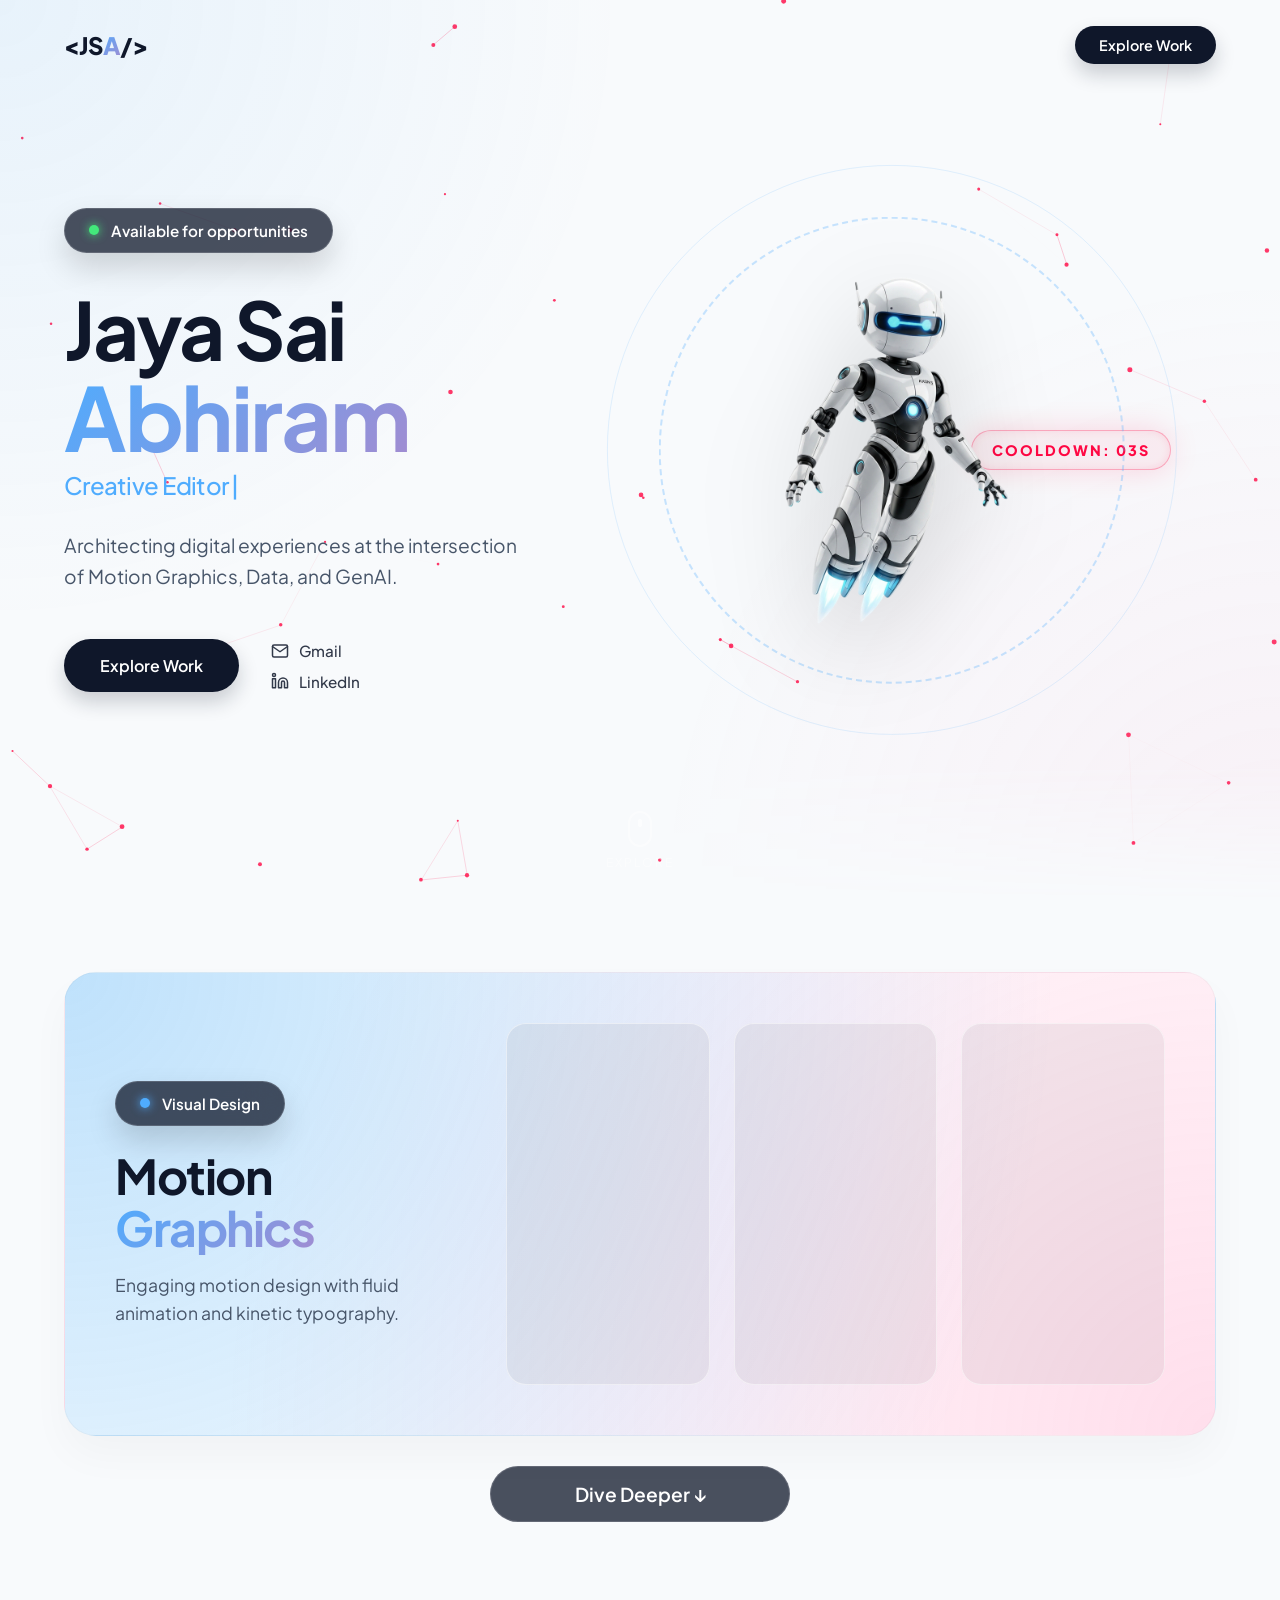
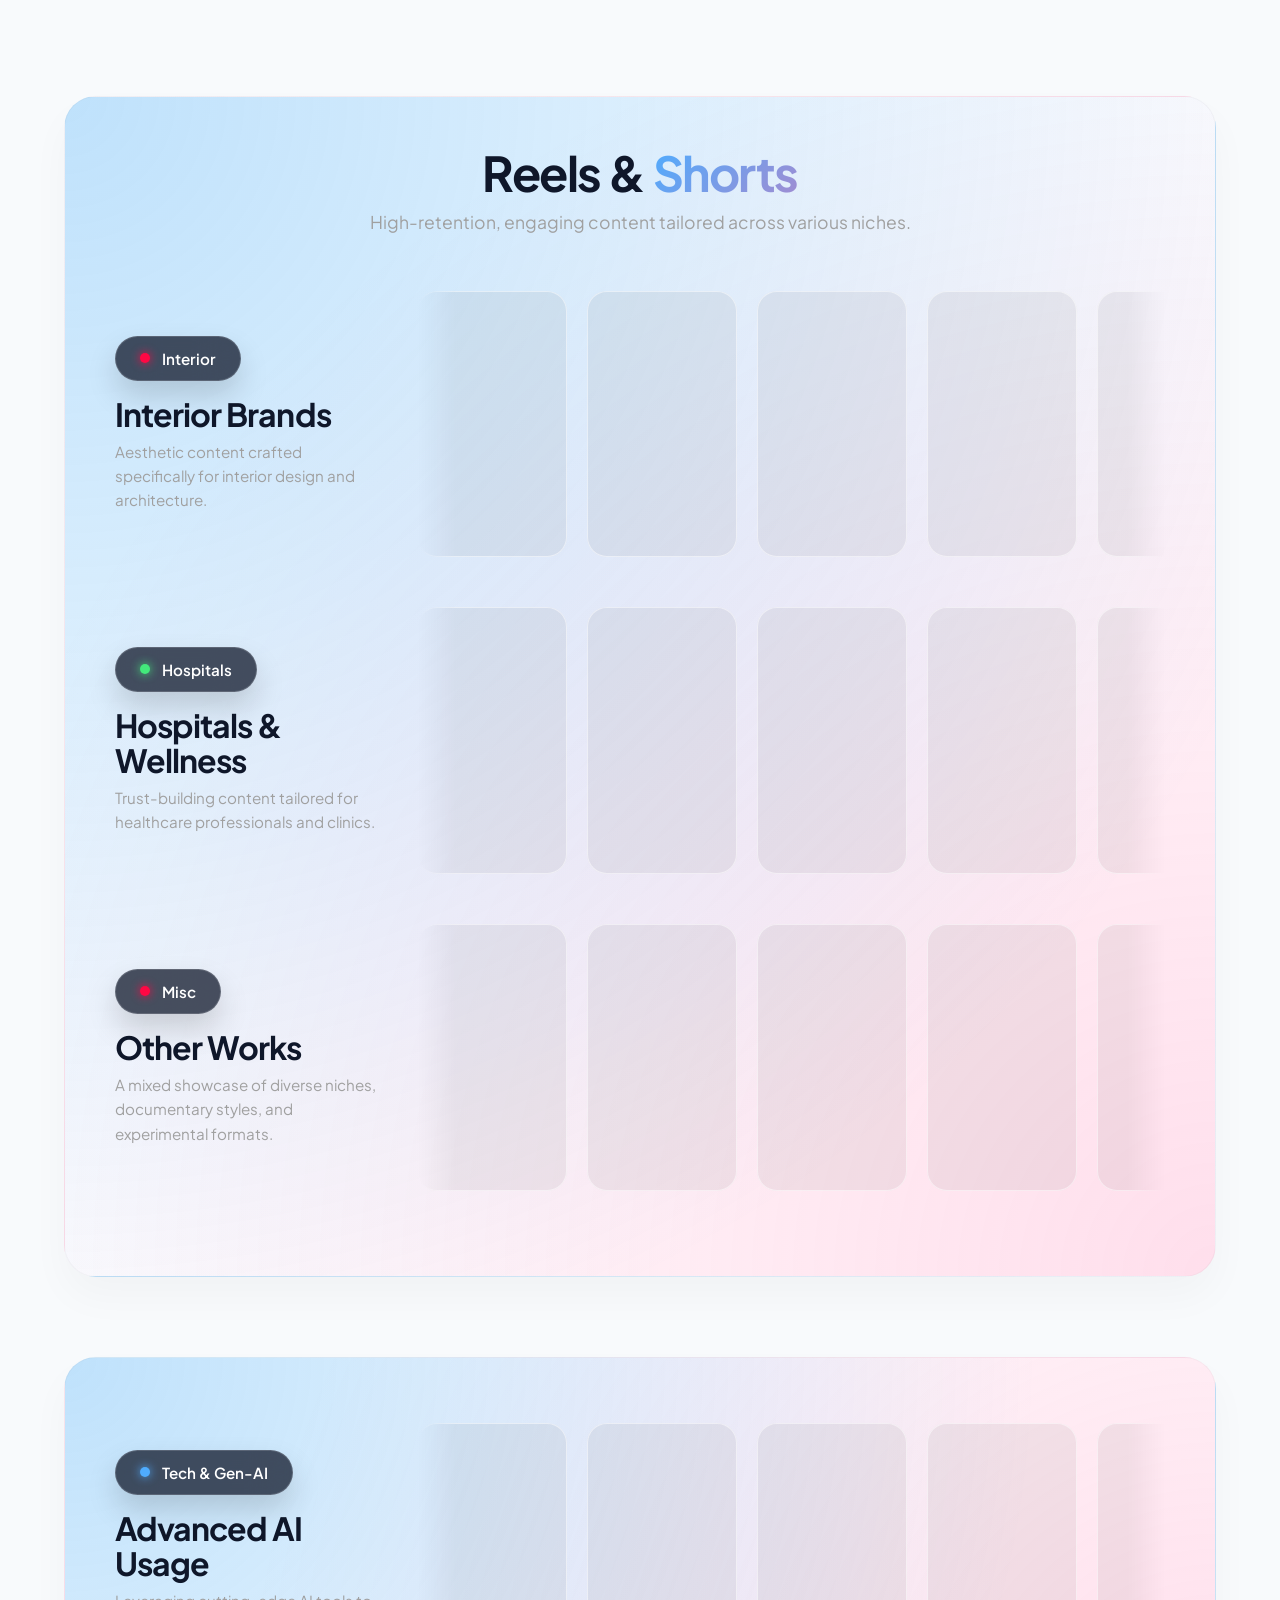
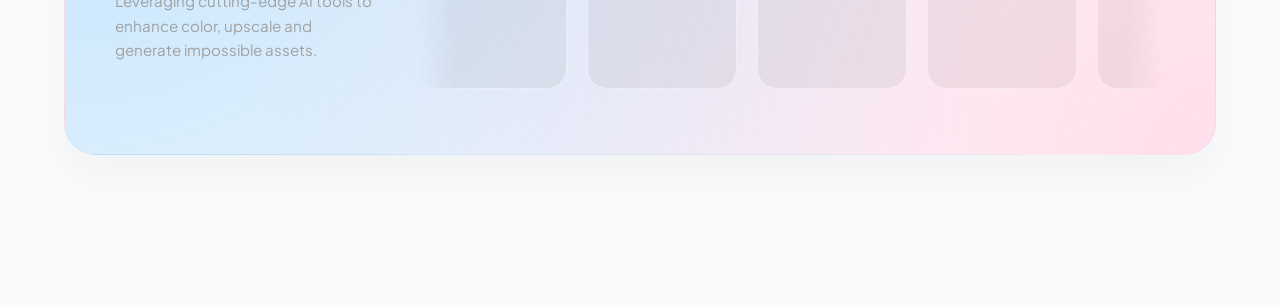
==== index.html @ cb1003a8 "Relocate Dive Deeper & Add Drag-to-Scroll" ====
<!DOCTYPE html>
<html lang="en">
<head>
  <meta charset="UTF-8" />
  <meta name="viewport" content="width=device-width, initial-scale=1.0"/>
  <title>Abhiram | Award-Winning Portfolio</title>
  <link rel="stylesheet" href="css/style.css">
</head>
<body>

  <!-- NAVBAR -->
  <nav>
    <div class="nav-brand">&lt;JS<span class="text-gradient">A</span>/&gt;</div>
    <a href="#motion-graphics" class="btn-primary" style="padding: 10px 24px; font-size: 0.9rem;">Explore Work</a>
  </nav>

  <!-- 3D HERO SECTION WITH FLOATING PILLS -->
  <!-- Note: We use .hero-scroll-container for JS targeting, and .hero-section for layout -->
  <section class="hero-section hero-scroll-container">
    <!-- Seamless Gradient Background for Hero -->
    <div class="hero-gradient-bg"></div>
    
    <!-- Interactive Universe Particle Canvas -->
    <canvas id="particle-canvas" class="particle-bg"></canvas>

    <!-- Text Content -->
    <div class="hero-content reveal-up" style="position: relative;">
      
      <div class="dark-pill" style="margin-bottom: 2rem;">
        <div class="glow-dot dot-green"></div>
        Available for opportunities
      </div>
      
      <h1>Jaya Sai<br><span class="text-gradient" style="font-size: 1.1em; line-height: 1;">Abhiram</span></h1>
      <h3 style="color: #4facfe; font-weight: 500; margin-bottom: 2rem;">Creative Editor |</h3>
      
      <p style="max-width: 80%; font-size: 1.2rem; margin-bottom: 3rem;">
        Architecting digital experiences at the intersection of Motion Graphics, Data, and GenAI.
      </p>
      
      <div style="display: flex; align-items: center; gap: 2rem;">
        <a href="#motion-graphics" class="btn-primary">Explore Work</a>
        <div style="display: flex; flex-direction: column; gap: 0.7rem; opacity: 0.85;">
          <a href="https://mail.google.com/mail/u/0/?fs=1&to=jammuabhiram@gmail.com&tf=cm" target="_blank" class="hero-contact-link">
            <svg width="18" height="18" viewBox="0 0 24 24" fill="none" stroke="currentColor" stroke-width="2" stroke-linecap="round" stroke-linejoin="round"><path d="M4 4h16c1.1 0 2 .9 2 2v12c0 1.1-.9 2-2 2H4c-1.1 0-2-.9-2-2V6c0-1.1.9-2 2-2z"></path><polyline points="22,6 12,13 2,6"></polyline></svg>
            Gmail
          </a>
          <a href="https://www.linkedin.com/in/jayasaiabhiram/" target="_blank" class="hero-contact-link">
            <svg width="18" height="18" viewBox="0 0 24 24" fill="none" stroke="currentColor" stroke-width="2" stroke-linecap="round" stroke-linejoin="round"><path d="M16 8a6 6 0 0 1 6 6v7h-4v-7a2 2 0 0 0-2-2 2 2 0 0 0-2 2v7h-4v-7a6 6 0 0 1 6-6z"></path><rect x="2" y="9" width="4" height="12"></rect><circle cx="4" cy="4" r="2"></circle></svg>
            LinkedIn
          </a>
        </div>
      </div>
    </div>
    
    <div class="hero-canvas-wrapper reveal-up" style="transition-delay: 0.3s; position: relative; display: flex; align-items: center; justify-content: center; transform: translateX(50px);">
      <!-- Creative Tech Rings behind the canvas -->
      <div class="creative-ring cr-1 orbs-active">
        <!-- Revolving Glowy Balls perfectly aligned to the dashed orbit -->
        <div class="glowy-ball-wrapper gb-w-1">
          <div class="glowy-ball gb-1">
            <div class="logo-container lc-1" title="ChatGPT">
              <img src="https://api.iconify.design/simple-icons/openai.svg?color=black" width="28" height="28" alt="OpenAI" />
            </div>
          </div>
        </div>
        <div class="glowy-ball-wrapper gb-w-2">
          <div class="glowy-ball gb-2">
            <div class="logo-container lc-2" title="Midjourney">
              <img src="https://api.iconify.design/bxl/midjourney.svg?color=black" width="28" height="28" alt="Midjourney" />
            </div>
          </div>
        </div>
        <div class="glowy-ball-wrapper gb-w-3">
          <div class="glowy-ball gb-3">
            <div class="logo-container lc-3" title="Claude">
              <img src="https://api.iconify.design/simple-icons/anthropic.svg?color=black" width="28" height="28" alt="Anthropic Claude" />
            </div>
          </div>
        </div>
        <div class="glowy-ball-wrapper gb-w-4">
          <div class="glowy-ball gb-4">
            <div class="logo-container lc-4" title="GitHub Copilot">
              <img src="https://api.iconify.design/simple-icons/githubcopilot.svg?color=black" width="28" height="28" alt="GitHub Copilot" />
            </div>
          </div>
        </div>
        <div class="glowy-ball-wrapper gb-w-5">
          <div class="glowy-ball gb-5">
            <div class="logo-container lc-5" title="Google Gemini">
              <img src="https://api.iconify.design/simple-icons/googlegemini.svg?color=black" width="28" height="28" alt="Google Gemini" />
            </div>
          </div>
        </div>
      </div>
      <div class="creative-ring cr-2"></div>
      
      <!-- The Floating 3D Robot -->
      <img id="hero-robot" src="assets/3d_robot_blue_nobg.png" alt="3D Robot" class="floating-robot" style="transition: filter 0.5s;">
      
      <!-- Cooldown Text -->
      <div id="cooldown-text" class="cooldown-hud">
        COOLDOWN: 03S
      </div>
    </div>
    
    <!-- Scroll Indicator -->
    <div class="scroll-indicator">
      <div class="mouse">
        <div class="wheel"></div>
      </div>
      <span>Explore</span>
    </div>
  </section>

  <!-- MOTION GRAPHICS -->
  <section class="section-wrapper reveal-up" id="motion-graphics">
    <div class="glass-panel split-row wide-right" style="margin-bottom:0;">
      <div class="col-layout">
        <div>
          <div class="dark-pill" style="margin-bottom: 1.5rem;">
            <div class="glow-dot dot-blue"></div>
            Visual Design
          </div>
          <h2>Motion <span class="text-gradient">Graphics</span></h2>
          <p>Engaging motion design with fluid animation and kinetic typography.</p>
        </div>
      </div>
      <div class="video-grid grid-3">
        <div class="video-container portrait hover-glow"><video data-src="assets/video10.mp4" muted playsinline loop></video><button class="volume-btn">🔇</button></div>
        <div class="video-container portrait hover-glow"><video data-src="assets/video2.mp4" muted playsinline loop></video><button class="volume-btn">🔇</button></div>
        <div class="video-container portrait hover-glow"><video data-src="assets/video3.mp4" muted playsinline loop></video><button class="volume-btn">🔇</button></div>
      </div>
    </div>
    
    <button id="diveDeeperBtn" class="dive-deeper-btn">Dive Deeper ↓</button>

    <!-- DIVE DEEPER EXPANDABLE PANEL -->
    <div id="diveDeeperPanel" class="dive-deeper-panel">
      <div class="split-row">
        <!-- AE -->
        <div class="glass-panel col-layout" style="justify-content: flex-start;">
          <div>
            <h2 style="font-size: 2.2rem;">After Effects</h2>
            <p>Emotion-driven storytelling with smooth cinematic transitions and rhythm-based flow.</p>
          </div>
          <div class="mini-carousel" style="margin-top: auto;">
            <div class="video-container landscape no-scale"><video data-src="assets/video1.mp4" muted playsinline loop></video><button class="volume-btn">🔇</button></div>
            <div class="video-container landscape no-scale"><video data-src="assets/video15.mp4" muted playsinline loop></video><button class="volume-btn">🔇</button></div>
          </div>
        </div>
        <!-- Talking Head -->
        <div class="glass-panel col-layout" style="justify-content: flex-start;">
          <div>
            <h2 style="font-size: 2.2rem;">Talking Head</h2>
            <p>Clean, engaging edits with dynamic pacing for informational content.</p>
          </div>
          <div class="mini-carousel" style="margin-top: auto;">
            <div class="video-container landscape no-scale"><video data-src="assets/video7.mp4" muted playsinline loop></video><button class="volume-btn">🔇</button></div>
            <div class="video-container landscape no-scale"><video data-src="assets/video8.mp4" muted playsinline loop></video><button class="volume-btn">🔇</button></div>
          </div>
        </div>
      </div>
    </div>
  </section>

  <!-- CATEGORY ROWS -->
  <section class="section-wrapper reveal-up">
    <!-- UNIFIED REELS & SHORTS PANEL -->
    <div class="glass-panel focus-group-deep" style="margin-bottom: 80px;">
      <div style="text-align: center; margin-bottom: 40px;">
        <h2 style="font-size: 3rem; margin-bottom: 0.5rem;">Reels & <span class="text-gradient">Shorts</span></h2>
        <p style="color: #a0a0a0; font-size: 1.1rem;">High-retention, engaging content tailored across various niches.</p>
      </div>

      <!-- Interior Brands -->
      <div class="category-row">
        <div class="category-text">
          <div class="dark-pill" style="margin-bottom: 1rem;"><div class="glow-dot dot-red"></div>Interior</div>
          <h2 style="font-size: 2rem; margin-bottom: 0.5rem;">Interior Brands</h2>
          <p style="color: #a0a0a0; font-size: 0.95rem;">Aesthetic content crafted specifically for interior design and architecture.</p>
        </div>
        <div class="marquee-container">
          <div class="marquee-track">
            <!-- Interior Brands (1st half - 6 items) -->
            <div class="video-container portrait hover-glow"><video data-src="assets/maqaw%20colors_28_2.mp4" class="hover-play" muted playsinline loop></video><button class="volume-btn">🔇</button></div>
            <div class="video-container portrait hover-glow"><video data-src="assets/maqaw%20colors_28_4.mp4" class="hover-play" muted playsinline loop></video><button class="volume-btn">🔇</button></div>
            <div class="video-container portrait hover-glow"><video data-src="assets/scroll2.mp4" class="hover-play" muted playsinline loop></video><button class="volume-btn">🔇</button></div>
            <div class="video-container portrait hover-glow"><video data-src="assets/scroll5.mp4" class="hover-play" muted playsinline loop></video><button class="volume-btn">🔇</button></div>
            <div class="video-container portrait hover-glow"><video data-src="assets/maqaw%20colors_28_6.mp4" class="hover-play" muted playsinline loop></video><button class="volume-btn">🔇</button></div>
            <div class="video-container portrait hover-glow"><video data-src="assets/scroll8.mp4" class="hover-play" muted playsinline loop></video><button class="volume-btn">🔇</button></div>
            <!-- 2nd half (duplicated for continuous marquee) -->
            <div class="video-container portrait hover-glow"><video data-src="assets/maqaw%20colors_28_2.mp4" class="hover-play" muted playsinline loop></video><button class="volume-btn">🔇</button></div>
            <div class="video-container portrait hover-glow"><video data-src="assets/maqaw%20colors_28_4.mp4" class="hover-play" muted playsinline loop></video><button class="volume-btn">🔇</button></div>
            <div class="video-container portrait hover-glow"><video data-src="assets/scroll2.mp4" class="hover-play" muted playsinline loop></video><button class="volume-btn">🔇</button></div>
            <div class="video-container portrait hover-glow"><video data-src="assets/scroll5.mp4" class="hover-play" muted playsinline loop></video><button class="volume-btn">🔇</button></div>
            <div class="video-container portrait hover-glow"><video data-src="assets/maqaw%20colors_28_6.mp4" class="hover-play" muted playsinline loop></video><button class="volume-btn">🔇</button></div>
            <div class="video-container portrait hover-glow"><video data-src="assets/scroll8.mp4" class="hover-play" muted playsinline loop></video><button class="volume-btn">🔇</button></div>
          </div>
        </div>
      </div>

      <!-- Hospitals & Wellness -->
      <div class="category-row">
        <div class="category-text">
          <div class="dark-pill" style="margin-bottom: 1rem;"><div class="glow-dot dot-green"></div>Hospitals</div>
          <h2 style="font-size: 2rem; margin-bottom: 0.5rem;">Hospitals & Wellness</h2>
          <p style="color: #a0a0a0; font-size: 0.95rem;">Trust-building content tailored for healthcare professionals and clinics.</p>
        </div>
        <div class="marquee-container">
          <div class="marquee-track" style="animation-direction: reverse;">
            <!-- Hospital and Wellness placeholders (1st half - 6 items) -->
            <div class="video-container portrait hover-glow"><video data-src="assets/dr%20shilpa%20mam%20ivf%20vs%20nromal%20.mp4" class="hover-play" muted playsinline loop></video><button class="volume-btn">🔇</button></div>
            <div class="video-container portrait hover-glow"><video data-src="assets/suhas%20sir%20may%20video-_1.mp4" class="hover-play" muted playsinline loop></video><button class="volume-btn">🔇</button></div>
            <div class="video-container portrait hover-glow"><video data-src="assets/sowmya%20mam%20may%20video-_2.mp4" class="hover-play" muted playsinline loop></video><button class="volume-btn">🔇</button></div>
            <div class="video-container portrait hover-glow"><video data-src="assets/swatwik%20sir%20-jun_1.mp4" class="hover-play" muted playsinline loop></video><button class="volume-btn">🔇</button></div>
            <div class="video-container portrait hover-glow"><video data-src="assets/dr%20shilpa%20mam%20pgt%20video%20.mp4" class="hover-play" muted playsinline loop></video><button class="volume-btn">🔇</button></div>
            <div class="video-container portrait hover-glow"><video data-src="assets/prathyusha%20mam%20jun.mp4" class="hover-play" muted playsinline loop></video><button class="volume-btn">🔇</button></div>
            <!-- 2nd half (duplicated for continuous marquee) -->
            <div class="video-container portrait hover-glow"><video data-src="assets/dr%20shilpa%20mam%20ivf%20vs%20nromal%20.mp4" class="hover-play" muted playsinline loop></video><button class="volume-btn">🔇</button></div>
            <div class="video-container portrait hover-glow"><video data-src="assets/suhas%20sir%20may%20video-_1.mp4" class="hover-play" muted playsinline loop></video><button class="volume-btn">🔇</button></div>
            <div class="video-container portrait hover-glow"><video data-src="assets/sowmya%20mam%20may%20video-_2.mp4" class="hover-play" muted playsinline loop></video><button class="volume-btn">🔇</button></div>
            <div class="video-container portrait hover-glow"><video data-src="assets/swatwik%20sir%20-jun_1.mp4" class="hover-play" muted playsinline loop></video><button class="volume-btn">🔇</button></div>
            <div class="video-container portrait hover-glow"><video data-src="assets/dr%20shilpa%20mam%20pgt%20video%20.mp4" class="hover-play" muted playsinline loop></video><button class="volume-btn">🔇</button></div>
            <div class="video-container portrait hover-glow"><video data-src="assets/prathyusha%20mam%20jun.mp4" class="hover-play" muted playsinline loop></video><button class="volume-btn">🔇</button></div>
          </div>
        </div>
      </div>

      <!-- Other Works -->
      <div class="category-row">
        <div class="category-text">
          <div class="dark-pill" style="margin-bottom: 1rem;"><div class="glow-dot dot-red"></div>Misc</div>
          <h2 style="font-size: 2rem; margin-bottom: 0.5rem;">Other Works</h2>
          <p style="color: #a0a0a0; font-size: 0.95rem;">A mixed showcase of diverse niches, documentary styles, and experimental formats.</p>
        </div>
        <div class="marquee-container">
          <div class="marquee-track">
            <div class="video-container portrait hover-glow"><video data-src="assets/video9.mp4" class="hover-play" muted playsinline loop></video><button class="volume-btn">🔇</button></div>
            <div class="video-container portrait hover-glow"><video data-src="assets/video11.mp4" class="hover-play" muted playsinline loop></video><button class="volume-btn">🔇</button></div>
            <div class="video-container portrait hover-glow"><video data-src="assets/video12.mp4" class="hover-play" muted playsinline loop></video><button class="volume-btn">🔇</button></div>
            <div class="video-container portrait hover-glow"><video data-src="assets/video13.mp4" class="hover-play" muted playsinline loop></video><button class="volume-btn">🔇</button></div>
            <div class="video-container portrait hover-glow"><video data-src="assets/video9.mp4" class="hover-play" muted playsinline loop></video><button class="volume-btn">🔇</button></div>
            <div class="video-container portrait hover-glow"><video data-src="assets/video11.mp4" class="hover-play" muted playsinline loop></video><button class="volume-btn">🔇</button></div>
            <div class="video-container portrait hover-glow"><video data-src="assets/video12.mp4" class="hover-play" muted playsinline loop></video><button class="volume-btn">🔇</button></div>
            <div class="video-container portrait hover-glow"><video data-src="assets/video13.mp4" class="hover-play" muted playsinline loop></video><button class="volume-btn">🔇</button></div>
          </div>
        </div>
      </div>
    </div>

    <!-- Advanced AI Usage -->
    <div class="glass-panel focus-group-deep category-row" style="margin-bottom: 80px;">
      <div class="category-text">
        <div class="dark-pill" style="margin-bottom: 1rem;"><div class="glow-dot dot-blue"></div>Tech & Gen-AI</div>
        <h2 style="font-size: 2rem; margin-bottom: 0.5rem;">Advanced AI Usage</h2>
        <p style="color: #a0a0a0; font-size: 0.95rem;">Leveraging cutting-edge AI tools to enhance color, upscale and generate impossible assets.</p>
      </div>
      <div class="marquee-container">
        <div class="marquee-track">
          <div class="video-container portrait hover-glow"><video data-src="assets/scroll11.mp4" class="hover-play" muted playsinline loop></video><button class="volume-btn">🔇</button></div>
          <div class="video-container portrait hover-glow"><video data-src="assets/scroll12.mp4" class="hover-play" muted playsinline loop></video><button class="volume-btn">🔇</button></div>
          <div class="video-container portrait hover-glow"><video data-src="assets/scroll13.mp4" class="hover-play" muted playsinline loop></video><button class="volume-btn">🔇</button></div>
          <div class="video-container portrait hover-glow"><video data-src="assets/scroll14.mp4" class="hover-play" muted playsinline loop></video><button class="volume-btn">🔇</button></div>
          <div class="video-container portrait hover-glow"><video data-src="assets/scroll11.mp4" class="hover-play" muted playsinline loop></video><button class="volume-btn">🔇</button></div>
          <div class="video-container portrait hover-glow"><video data-src="assets/scroll12.mp4" class="hover-play" muted playsinline loop></video><button class="volume-btn">🔇</button></div>
          <div class="video-container portrait hover-glow"><video data-src="assets/scroll13.mp4" class="hover-play" muted playsinline loop></video><button class="volume-btn">🔇</button></div>
          <div class="video-container portrait hover-glow"><video data-src="assets/scroll14.mp4" class="hover-play" muted playsinline loop></video><button class="volume-btn">🔇</button></div>
        </div>
      </div>
    </div>

  </section>

  <script src="js/main.js"></script>
</body>
</html>
---- css/style.css ----
@import url('https://fonts.googleapis.com/css2?family=Plus+Jakarta+Sans:wght@300;400;500;600;700;800&display=swap');

:root {
  --bg-color: #f8fafc;
  --text-main: #0f172a;
  --text-muted: #475569;
  --nav-height: 90px;
  
  /* Cloud Glass */
  --glass-bg: rgba(255, 255, 255, 0.65);
  --glass-border: rgba(255, 255, 255, 0.8);
  --glass-shadow: 0 20px 40px rgba(0, 0, 0, 0.06);
  
  /* Dark Glass (for accent pills) */
  --dark-glass-bg: rgba(15, 23, 42, 0.75);
  --dark-glass-border: rgba(255, 255, 255, 0.15);
  --dark-glass-shadow: 0 15px 30px rgba(0, 0, 0, 0.15);
}

* {
  margin: 0;
  padding: 0;
  box-sizing: border-box;
}

html, body {
  background-color: var(--bg-color);
  color: var(--text-main);
  font-family: 'Plus Jakarta Sans', sans-serif;
  overflow-x: hidden;
  scroll-behavior: smooth;
}


/* --- TYPOGRAPHY --- */
h1, h2, h3 {
  font-weight: 700;
  line-height: 1.1;
  letter-spacing: -0.03em;
}

h1 { font-size: 5rem; margin-bottom: 0.5rem; }
h2 { font-size: 3rem; margin-bottom: 1rem; }
h3 { font-size: 1.5rem; margin-bottom: 0.5rem; }
p { font-size: 1.1rem; line-height: 1.6; color: var(--text-muted); font-weight: 400; }

.text-gradient {
  background: linear-gradient(135deg, #4facfe 0%, #a18cd1 100%);
  -webkit-background-clip: text;
  -webkit-text-fill-color: transparent;
  display: inline-block;
}

/* --- NAVBAR --- */
nav {
  position: fixed;
  top: 0; left: 0; width: 100%;
  height: var(--nav-height);
  display: flex;
  align-items: center;
  justify-content: space-between;
  padding: 0 5%;
  z-index: 1000;
  transition: all 0.4s cubic-bezier(0.16, 1, 0.3, 1);
}

nav.scrolled {
  background: var(--glass-bg);
  backdrop-filter: blur(24px);
  -webkit-backdrop-filter: blur(24px);
  border-bottom: 1px solid var(--glass-border);
}

.nav-brand {
  font-size: 1.5rem;
  font-weight: 800;
  letter-spacing: -1px;
}

.nav-brand span { color: #4facfe; }

/* --- DARK GLASS PILLS --- */
.dark-pill {
  display: inline-flex;
  align-items: center;
  gap: 12px;
  padding: 12px 24px;
  background: var(--dark-glass-bg);
  backdrop-filter: blur(20px);
  -webkit-backdrop-filter: blur(20px);
  border: 1px solid var(--dark-glass-border);
  border-radius: 100px;
  color: white;
  font-size: 0.95rem;
  font-weight: 600;
  box-shadow: var(--dark-glass-shadow);
  transition: transform 0.3s ease;
}

.dark-pill:hover { transform: translateY(-5px); }

.glow-dot {
  width: 10px; height: 10px;
  border-radius: 50%;
  box-shadow: 0 0 10px currentColor;
}

.dot-green { background: #43e97b; color: #43e97b; }
.dot-purple { background: #a18cd1; color: #a18cd1; }
.dot-blue { background: #4facfe; color: #4facfe; }
.dot-red { background: #ff0844; color: #ff0844; }

/* --- BUTTONS --- */
.btn-primary {
  display: inline-flex;
  align-items: center;
  justify-content: center;
  padding: 16px 36px;
  background: var(--text-main);
  color: white;
  border-radius: 100px;
  font-weight: 600;
  text-decoration: none;
  font-size: 1rem;
  transition: all 0.3s ease;
  box-shadow: 0 10px 20px rgba(15, 23, 42, 0.2);
}
.btn-primary:hover {
  transform: translateY(-3px);
  box-shadow: 0 15px 25px rgba(15, 23, 42, 0.3);
}

/* --- PANELS --- */
.glass-panel {
  background-color: #ffffff;
  background-image: 
    radial-gradient(circle at 0% 0%, rgba(42, 157, 244, 0.3) 0%, transparent 80%),
    radial-gradient(circle at 100% 100%, rgba(255, 126, 179, 0.25) 0%, transparent 80%);
  border: 1px solid rgba(0,0,0,0.03);
  border-radius: 32px;
  box-shadow: 0 20px 40px rgba(0, 0, 0, 0.03);
  padding: 50px;
  position: relative;
  overflow: hidden;
}

/* --- HERO SECTION --- */
.hero-gradient-bg {
  position: absolute;
  top: 0; left: 0;
  width: 100%; height: 100%;
  background-image: 
    radial-gradient(circle at top left, rgba(42, 157, 244, 0.08) 0%, transparent 40%),
    radial-gradient(circle at bottom right, rgba(255, 126, 179, 0.08) 0%, transparent 40%);
  z-index: 1;
  pointer-events: none;
  mask-image: linear-gradient(to bottom, black 85%, transparent 100%);
  -webkit-mask-image: linear-gradient(to bottom, black 85%, transparent 100%);
}

.particle-bg {
  position: absolute;
  top: 0; left: 0;
  width: 100%; height: 100%;
  z-index: 0;
  pointer-events: none;
}

.hero-section {
  position: relative;
  width: 100%;
  min-height: 100vh;
  display: flex;
  align-items: center;
  padding: calc(var(--nav-height) + 5vh) 5%;
}

.hero-content {
  width: 50%;
  position: relative;
  z-index: 2;
}

.hero-contact-link {
  color: var(--text-color);
  text-decoration: none;
  font-weight: 500;
  font-size: 0.95rem;
  display: flex;
  align-items: center;
  gap: 10px;
  transition: color 0.3s ease;
}
.hero-contact-link:hover {
  color: #4facfe;
}

.hero-canvas-wrapper {
  position: absolute;
  right: 5%;
  width: 45%;
  height: 100%;
  display: flex;
  align-items: center;
  justify-content: center;
  z-index: 2;
  transform: translateX(50px);
}

/* The new 3D Robot Image */
.floating-robot {
  width: 80%;
  max-width: 600px;
  object-fit: contain;
  filter: drop-shadow(0 30px 50px rgba(0,0,0,0.15));
  position: relative;
  z-index: 5;
  animation: robotFloat 6s ease-in-out infinite;
}

@keyframes robotFloat {
  0% { transform: translateY(0px); }
  50% { transform: translateY(-20px); }
  100% { transform: translateY(0px); }
}

/* Creative HUD Rings */
.creative-ring {
  position: absolute;
  top: 50%; left: 50%;
  transform: translate(-50%, -50%);
  border-radius: 50%;
  border: 1px dashed rgba(79, 172, 254, 0.3);
  z-index: 1;
  pointer-events: none;
}

.cr-1 {
  width: 90%; aspect-ratio: 1 / 1;
  border-width: 2px;
  animation: spinSlow 30s linear infinite;
  display: flex; align-items: center; justify-content: center;
}

.cr-2 {
  width: 110%; aspect-ratio: 1 / 1;
  border: 1px solid rgba(79, 172, 254, 0.15);
  animation: spinSlow 40s linear infinite reverse;
}

@keyframes spinSlow {
  0% { transform: translate(-50%, -50%) rotate(0deg); }
  100% { transform: translate(-50%, -50%) rotate(360deg); }
}

/* Revolving Glowy Balls */
.glowy-ball-wrapper {
  position: absolute;
  top: 0; left: 0;
  width: 100%; height: 100%;
}
.gb-w-1 { transform: rotate(0deg); }
.gb-w-2 { transform: rotate(72deg); }
.gb-w-3 { transform: rotate(144deg); }
.gb-w-4 { transform: rotate(216deg); }
.gb-w-5 { transform: rotate(288deg); }

.glowy-ball {
  position: absolute;
  left: 50%; margin-left: -24px; margin-top: -24px;
  width: 48px; height: 48px;
  border-radius: 50%;
  background: #ffffff; /* Brilliant white core */
  
  /* Start collapsed at center */
  top: 50%;
  transform: scale(0);
  transition: all 0.5s cubic-bezier(0.8, 0, 0.2, 1); /* Faster, snappy easing */
}

.orbs-active .glowy-ball {
  top: 0%;
  transform: scale(1);
}

.gb-1 { background: #ffffff; box-shadow: 0 0 30px #4facfe, 0 0 60px #0ea5e9, 0 0 120px #0284c7, 0 0 200px #4facfe; }
.gb-2 { background: #ffffff; box-shadow: 0 0 30px #a18cd1, 0 0 60px #9333ea, 0 0 120px #7e22ce, 0 0 200px #a18cd1; }
.gb-3 { background: #ffffff; box-shadow: 0 0 30px #43e97b, 0 0 60px #22c55e, 0 0 120px #16a34a, 0 0 200px #43e97b; }
.gb-4 { background: #ffffff; box-shadow: 0 0 30px #ff0844, 0 0 60px #e11d48, 0 0 120px #be123c, 0 0 200px #ff0844; }
.gb-5 { background: #ffffff; box-shadow: 0 0 30px #ffb8d8, 0 0 60px #ec4899, 0 0 120px #db2777, 0 0 200px #ffb8d8; }

.logo-container {
  width: 100%; height: 100%;
  display: flex; align-items: center; justify-content: center;
}
@keyframes counterSpin1 { 0% { transform: rotate(0deg); } 100% { transform: rotate(-360deg); } }
@keyframes counterSpin2 { 0% { transform: rotate(-72deg); } 100% { transform: rotate(-432deg); } }
@keyframes counterSpin3 { 0% { transform: rotate(-144deg); } 100% { transform: rotate(-504deg); } }
@keyframes counterSpin4 { 0% { transform: rotate(-216deg); } 100% { transform: rotate(-576deg); } }
@keyframes counterSpin5 { 0% { transform: rotate(-288deg); } 100% { transform: rotate(-648deg); } }
.lc-1 { animation: counterSpin1 30s linear infinite; }
.lc-2 { animation: counterSpin2 30s linear infinite; }
.lc-3 { animation: counterSpin3 30s linear infinite; }
.lc-4 { animation: counterSpin4 30s linear infinite; }
.lc-5 { animation: counterSpin5 30s linear infinite; }

/* Premium HUD Cooldown */
.cooldown-hud {
  position: absolute;
  right: -20px; /* Bring it inwards to prevent horizontal scroll */
  top: 50%;
  transform: translateY(-50%) translateX(-20px);
  background: rgba(255, 8, 68, 0.05);
  border: 1px solid rgba(255, 8, 68, 0.3);
  backdrop-filter: blur(12px);
  -webkit-backdrop-filter: blur(12px);
  padding: 10px 20px;
  border-radius: 100px;
  color: #ff0844;
  font-family: 'Plus Jakarta Sans', sans-serif;
  font-weight: 800;
  font-size: 0.9rem;
  letter-spacing: 2px;
  box-shadow: 0 0 30px rgba(255, 8, 68, 0.15), inset 0 0 10px rgba(255, 8, 68, 0.1);
  opacity: 0;
  transition: opacity 0.4s ease, transform 0.4s cubic-bezier(0.16, 1, 0.3, 1);
  pointer-events: none;
  white-space: nowrap;
}



/* --- GRID SECTIONS --- */
.section-wrapper {
  padding: 8vh 5%;
  max-width: 1600px;
  margin: 0 auto;
  position: relative;
  z-index: 10;
}

.split-row {
  display: grid;
  grid-template-columns: 1fr 1fr;
  gap: 40px;
  margin-bottom: 40px;
}
.split-row.wide-right {
  grid-template-columns: 0.8fr 1.5fr;
}

.col-layout {
  display: flex;
  flex-direction: column;
  gap: 30px;
  justify-content: center;
}

/* --- VIDEO BOX --- */
.video-grid {
  display: grid;
  gap: 24px;
  width: 100%;
}

.grid-2 { grid-template-columns: repeat(2, 1fr); }
.grid-3 { grid-template-columns: repeat(3, 1fr); }

.video-wrapper {
  position: relative;
  width: 100%; height: 100%;
  overflow: hidden;
  border-radius: 12px;
  cursor: pointer;
  transition: transform 0.4s ease, box-shadow 0.4s ease;
}
.video-wrapper:hover {
  transform: scale(1.03); /* Increase scale on hover */
  box-shadow: 0 10px 30px rgba(0,0,0,0.1);
}
.no-scale.video-wrapper:hover {
  transform: none; /* Disables scale up on hover */
}
.no-scale.video-container:hover {
  transform: scale(1) !important;
}

.video-container {
  width: 100%;
  border-radius: 20px;
  overflow: hidden;
  position: relative;
  background: rgba(0,0,0,0.05);
  box-shadow: inset 0 0 0 1px rgba(255,255,255,0.5);
  transform: scale(1);
  transition: transform 0.4s cubic-bezier(0.16, 1, 0.3, 1), box-shadow 0.4s ease;
}

.video-container:hover {
  transform: scale(1.03);
  box-shadow: 0 20px 40px rgba(0,0,0,0.1);
  z-index: 5;
}

.video-container.portrait { aspect-ratio: 9/16; }
.video-container.landscape { aspect-ratio: 16/9; }

video {
  width: 100%;
  height: 100%;
  object-fit: cover;
  transition: opacity 0.5s ease;
  opacity: 0;
}
video.loaded { opacity: 1; }

/* --- HORIZONTAL SCROLL --- */
.horizontal-scroll-section {
  width: 100%;
  overflow-x: auto;
  display: flex;
  gap: 20px;
  padding: 20px 5%;
  /* Hide scrollbar for clean look */
  -ms-overflow-style: none;
  scrollbar-width: none;
}
.horizontal-scroll-section::-webkit-scrollbar { display: none; }

.scroll-card {
  /* Calculate width to fit exactly 5 items considering the 20px gap */
  /* 4 gaps of 20px = 80px */
  flex: 0 0 calc((100vw - 10% - 80px) / 5);
  border-radius: 16px;
  overflow: hidden;
  aspect-ratio: 9/16;
  box-shadow: var(--glass-shadow);
  background: #000;
  transition: transform 0.3s ease;
}
.scroll-card:hover {
  transform: scale(1.02);
}

/* Volume Button */
.scroll-card { position: relative; }
.video-container { position: relative; }

.volume-btn {
  position: absolute;
  bottom: 15px; right: 15px;
  background: rgba(0,0,0,0.6);
  color: #fff;
  border: none;
  border-radius: 50%;
  width: 36px; height: 36px;
  font-size: 18px;
  cursor: pointer;
  opacity: 0;
  transition: opacity 0.3s ease, background 0.3s ease;
  z-index: 10;
  display: flex; align-items: center; justify-content: center;
}
.volume-btn:hover { background: rgba(0,0,0,0.9); }
.scroll-card:hover .volume-btn, .video-container:hover .volume-btn { opacity: 1; }

/* --- MINI CAROUSELS (AE / TALKING HEAD) --- */
.mini-carousel {
  display: flex;
  overflow-x: auto;
  scroll-snap-type: x mandatory;
  width: 100%;
  gap: 20px;
  padding-bottom: 10px; /* Space for scrollbar */
}
/* Show scrollbar for mini carousels */
.mini-carousel::-webkit-scrollbar {
  height: 6px;
}
.mini-carousel::-webkit-scrollbar-track {
  background: rgba(0,0,0,0.05);
  border-radius: 10px;
}
.mini-carousel::-webkit-scrollbar-thumb {
  background: rgba(15, 23, 42, 0.3);
  border-radius: 10px;
}

.mini-carousel .video-container {
  flex: 0 0 100%;
  scroll-snap-align: center;
}

/* --- ANIMATIONS --- */
.reveal-up {
  opacity: 0;
  transform: translateY(60px) scale(0.95);
  filter: blur(15px);
  transition: all 1.2s cubic-bezier(0.16, 1, 0.3, 1);
}

.reveal-up.visible {
  opacity: 1;
  transform: translateY(0) scale(1);
  filter: blur(0);
}

/* --- RESPONSIVE --- */
@media (max-width: 1024px) {
  .hero-section { flex-direction: column; text-align: center; padding-top: 15vh; }
  .hero-content { width: 100%; margin-bottom: 50vh; }
  .hero-canvas-wrapper { width: 100%; right: 0; top: 60%; }
  .split-row { grid-template-columns: 1fr; }
  h1 { font-size: 3.5rem; }
  .floating-pill { transform: scale(0.8); }
  .scroll-card { flex: 0 0 calc((100vw - 10% - 60px) / 4); } /* 4 items on tablet */
}
@media (max-width: 768px) {
  .grid-3 { grid-template-columns: repeat(2, 1fr); }
  .grid-2 { grid-template-columns: 1fr; }
  h1 { font-size: 2.5rem; }
  h2 { font-size: 2rem; }
  .scroll-card { flex: 0 0 calc((100vw - 10% - 40px) / 3); } /* 3 items on small tablet */
}
@media (max-width: 480px) {
  .scroll-card { flex: 0 0 calc((100vw - 10% - 20px) / 2); } /* 2 items on mobile */
}

/* === SOCIAL FLOATS === */
.social-float { position:absolute; width:100px; height:auto; opacity:0; z-index:5; pointer-events:auto; transition:all 0.8s cubic-bezier(0.34,1.56,0.64,1); }
.sf-yt    { top:-120px; left:8%;  transform:rotate(-15deg); }
.sf-insta { top:-120px; left:35%; transform:rotate(12deg); }
.sf-x     { bottom:-120px; left:22%; transform:rotate(10deg); }
.glass-panel:hover .sf-yt    { top:40px;    opacity:1; transform:rotate(-15deg); animation:float-yt 4s ease-in-out infinite 0.6s; }
.glass-panel:hover .sf-insta { top:25px;    opacity:1; transform:rotate(12deg);  animation:float-insta 5s ease-in-out infinite 0.6s; }
.glass-panel:hover .sf-x     { bottom:30px; opacity:1; transform:rotate(10deg);  animation:float-x 4.5s ease-in-out infinite 0.6s; }
.social-float:hover { filter:drop-shadow(0 15px 15px rgba(0,0,0,0.18)); z-index:60; cursor:pointer; }
.sf-yt:hover    { animation:float-hover-yt    3s ease-in-out infinite !important; }
.sf-insta:hover { animation:float-hover-insta 3s ease-in-out infinite !important; }
.sf-x:hover     { animation:float-hover-x     3s ease-in-out infinite !important; }

@keyframes float-yt    { 0%,100%{transform:translateY(0) rotate(-15deg);} 50%{transform:translateY(-10px) rotate(-15deg);} }
@keyframes float-insta { 0%,100%{transform:translateY(0) rotate(12deg);}  50%{transform:translateY(-10px) rotate(12deg);} }
@keyframes float-x     { 0%,100%{transform:translateY(0) rotate(10deg);}  50%{transform:translateY(-10px) rotate(10deg);} }
@keyframes float-hover-yt    { 0%,100%{transform:translateY(0) scale(1.1) rotate(-15deg);} 50%{transform:translateY(-14px) scale(1.1) rotate(-15deg);} }
@keyframes float-hover-insta { 0%,100%{transform:translateY(0) scale(1.1) rotate(12deg);} 50%{transform:translateY(-14px) scale(1.1) rotate(12deg);} }
@keyframes float-hover-x     { 0%,100%{transform:translateY(0) scale(1.1) rotate(10deg);} 50%{transform:translateY(-14px) scale(1.1) rotate(10deg);} }

/* === VOLUME BUTTON === */
.volume-btn {
  position: absolute;
  bottom: 12px;
  right: 12px;
  background: rgba(0, 0, 0, 0.6);
  border: 1px solid rgba(255, 255, 255, 0.2);
  backdrop-filter: blur(8px);
  -webkit-backdrop-filter: blur(8px);
  color: white;
  width: 36px;
  height: 36px;
  border-radius: 50%;
  font-size: 14px;
  display: flex;
  align-items: center;
  justify-content: center;
  cursor: pointer;
  opacity: 0;
  transform: scale(0.8);
  transition: all 0.3s cubic-bezier(0.16, 1, 0.3, 1);
  z-index: 20;
}
.video-wrapper:hover .volume-btn,
.video-container:hover .volume-btn,
.scroll-card:hover .volume-btn {
  opacity: 1;
  transform: scale(1);
}
.volume-btn:hover {
  background: rgba(0, 0, 0, 0.9);
  transform: scale(1.1) !important;
}

/* === NEW PREMIUM ENHANCEMENTS === */

/* 1. Hover Glows */
.hover-glow {
  transition: box-shadow 0.4s cubic-bezier(0.16, 1, 0.3, 1), transform 0.4s cubic-bezier(0.16, 1, 0.3, 1);
}
.hover-glow:hover {
  box-shadow: 0 15px 35px rgba(79, 172, 254, 0.4), 0 5px 15px rgba(255, 8, 104, 0.2);
  transform: translateY(-5px) scale(1.02);
  z-index: 10;
}

/* 2. Edge Vignette (Mask Edges) */
.mask-edges {
  mask-image: linear-gradient(to right, transparent, black 5%, black 95%, transparent);
  -webkit-mask-image: linear-gradient(to right, transparent, black 5%, black 95%, transparent);
}

/* 3. Focus State Group */
.focus-group:hover > * {
  opacity: 0.4;
  filter: grayscale(40%);
}
.focus-group > *:hover {
  opacity: 1;
  filter: grayscale(0%);
  transform: scale(1.05);
  z-index: 20;
}
.focus-group > * {
  transition: all 0.5s cubic-bezier(0.16, 1, 0.3, 1);
}

.focus-group-deep .marquee-track:hover .video-container:not(:hover) {
  opacity: 0.3;
  filter: blur(2px) grayscale(40%);
}
.focus-group-deep .video-container:hover {
  opacity: 1;
  filter: blur(0) grayscale(0%);
  transform: scale(1.05);
  z-index: 20;
}
.focus-group-deep .video-container {
  transition: all 0.5s cubic-bezier(0.16, 1, 0.3, 1);
}

/* 4. Bento Grid */
.bento-grid {
  display: grid;
  grid-template-columns: repeat(4, 1fr);
  grid-template-rows: repeat(2, 250px);
  gap: 20px;
  width: 100%;
}
.bento-grid .bento-large {
  grid-column: span 2;
  grid-row: span 2;
}
.bento-grid .bento-wide {
  grid-column: span 2;
  grid-row: span 1;
}
.bento-grid .bento-tall {
  grid-column: span 1;
  grid-row: span 2;
}
.bento-grid .bento-small {
  grid-column: span 1;
  grid-row: span 1;
}
.bento-grid .video-container {
  height: 100%;
  border-radius: 20px;
}
@media (max-width: 1024px) {
  .bento-grid {
    grid-template-columns: repeat(2, 1fr);
    grid-template-rows: auto;
  }
  .bento-grid .bento-large, .bento-grid .bento-wide, .bento-grid .bento-tall, .bento-grid .bento-small {
    grid-column: span 1;
    grid-row: span 1;
  }
  .bento-grid .video-container {
    height: 300px;
  }
}

/* 5. Scroll Indicator */
.scroll-indicator {
  position: absolute;
  bottom: 30px;
  left: 50%;
  transform: translateX(-50%);
  display: flex;
  flex-direction: column;
  align-items: center;
  opacity: 0.6;
  animation: pulse-opacity 2s infinite;
  z-index: 10;
}
.scroll-indicator .mouse {
  width: 24px;
  height: 36px;
  border: 2px solid rgba(255, 255, 255, 0.8);
  border-radius: 12px;
  position: relative;
  margin-bottom: 8px;
}
.scroll-indicator .wheel {
  width: 4px;
  height: 8px;
  background: white;
  border-radius: 2px;
  position: absolute;
  top: 6px;
  left: 50%;
  transform: translateX(-50%);
  animation: scroll-wheel 1.5s infinite;
}
.scroll-indicator span {
  font-size: 0.75rem;
  letter-spacing: 2px;
  text-transform: uppercase;
  color: rgba(255, 255, 255, 0.8);
}
@keyframes scroll-wheel {
  0% { top: 6px; opacity: 1; }
  100% { top: 16px; opacity: 0; }
}
@keyframes pulse-opacity {
  0%, 100% { opacity: 0.4; }
}

/* 6. Categorized Marquee Rows */
.category-row {
  display: flex;
  align-items: center;
  gap: 40px;
  margin-bottom: 20px;
}
.category-text {
  flex: 0 0 25%;
  min-width: 250px;
  z-index: 2;
}
.marquee-container {
  flex: 1;
  overflow-x: hidden;
  position: relative;
  cursor: grab;
  mask-image: linear-gradient(to right, transparent, black 5%, black 95%, transparent);
  -webkit-mask-image: linear-gradient(to right, transparent, black 5%, black 95%, transparent);
}
.marquee-container.grabbing, .mini-carousel.grabbing {
  cursor: grabbing !important;
  user-select: none;
}
.marquee-track {
  display: flex;
  gap: 20px;
  width: max-content;
  padding: 15px 0;
}
.marquee-track .video-container {
  width: 150px;
  max-width: 160px;
  min-width: 140px;
  aspect-ratio: 9/16;
  flex-shrink: 0;
}
@media (max-width: 1024px) {
  .category-row {
    flex-direction: column;
    padding: 20px;
  }
  .category-text {
    flex: 0 0 auto;
    width: 100%;
    margin-bottom: 20px;
    text-align: center;
  }
  .marquee-track .video-container {
    width: 200px;
  }
}


/* --- DIVE DEEPER PANEL --- */
.dive-deeper-btn {
  background: var(--dark-glass-bg);
  color: white;
  border: 1px solid var(--dark-glass-border);
  padding: 15px 35px;
  border-radius: 30px;
  cursor: pointer;
  font-weight: 600;
  margin: 30px auto;
  display: block;
  width: 100%;
  max-width: 300px;
  transition: all 0.3s ease;
  font-family: inherit;
  font-size: 1.2rem;
}
.dive-deeper-btn:hover {
  transform: translateY(-2px);
  box-shadow: 0 10px 20px rgba(0,0,0,0.2);
  background: rgba(25,35,55,0.8);
}
.dive-deeper-panel {
  max-height: 0;
  overflow: hidden;
  opacity: 0;
  transition: max-height 0.8s cubic-bezier(0.4, 0, 0.2, 1), opacity 0.5s ease;
}
.dive-deeper-panel.expanded {
  max-height: 2500px;
  opacity: 1;
  margin-top: 30px;
}
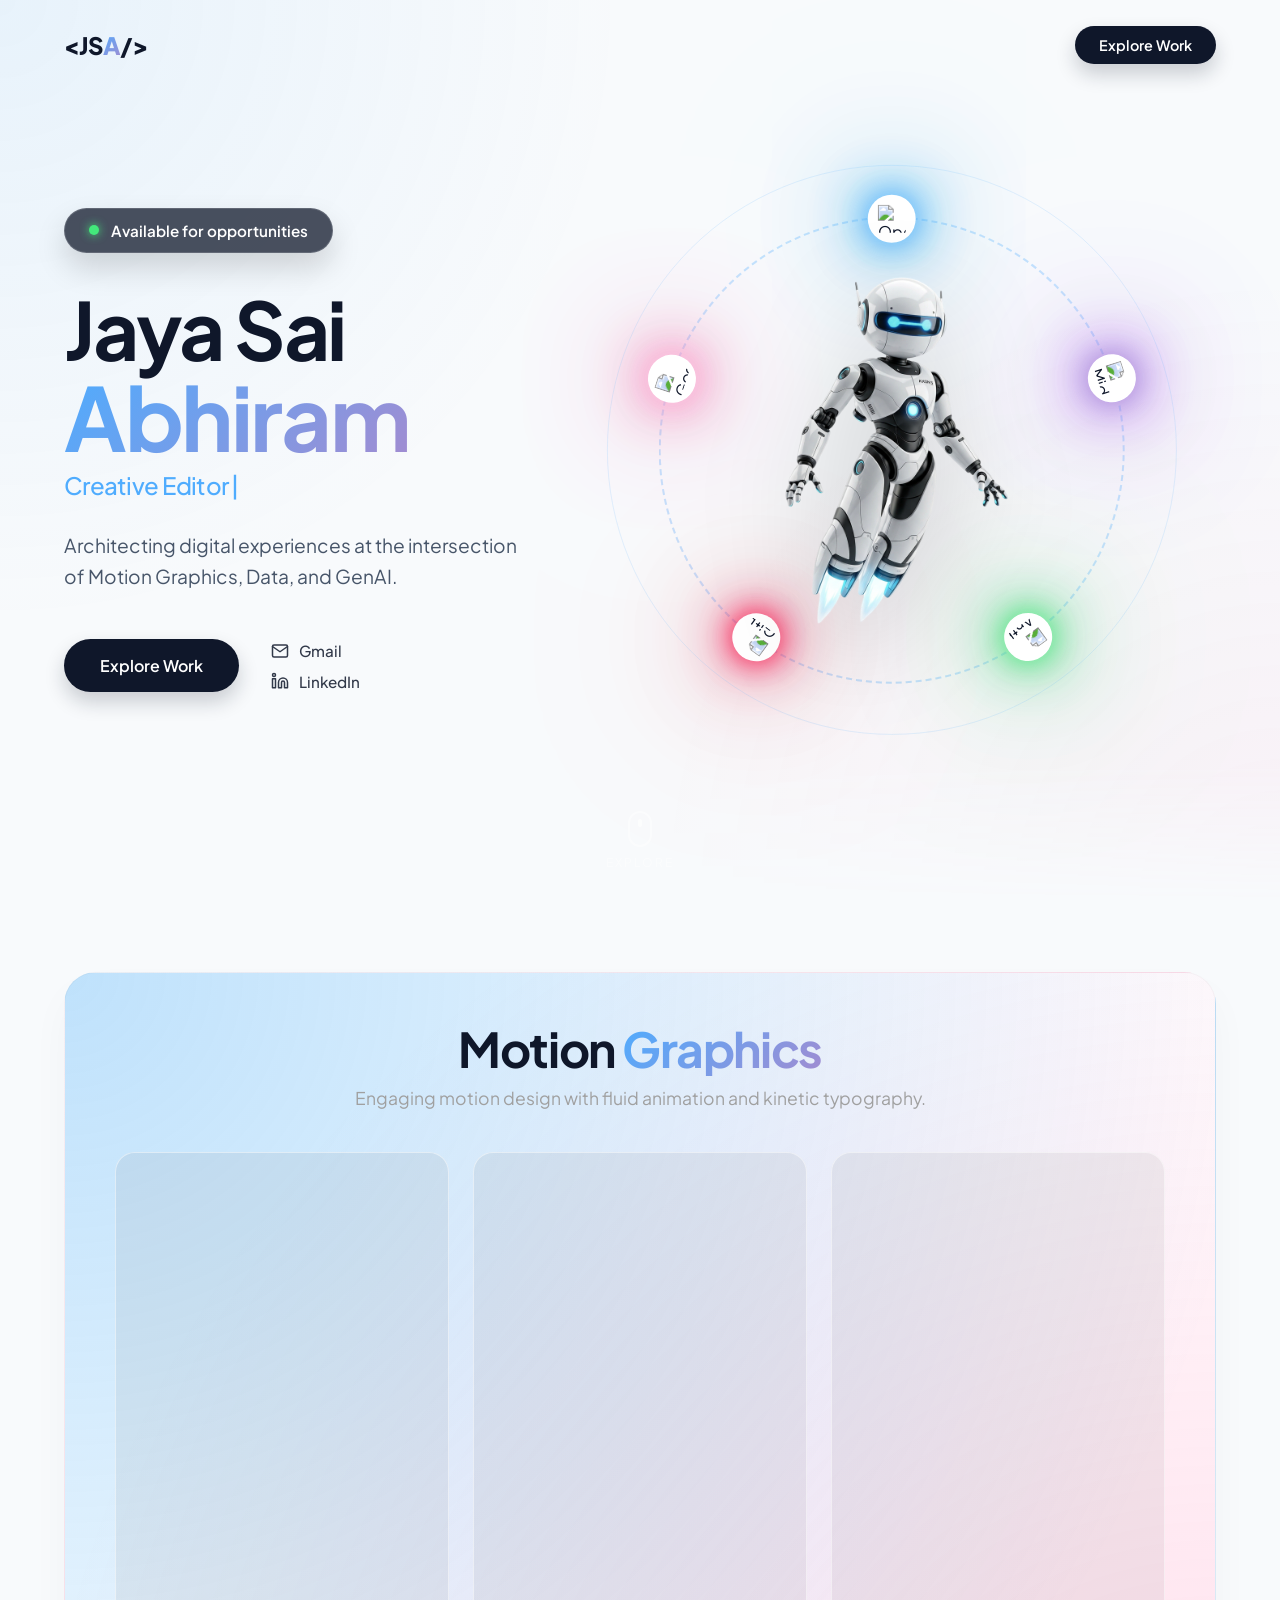
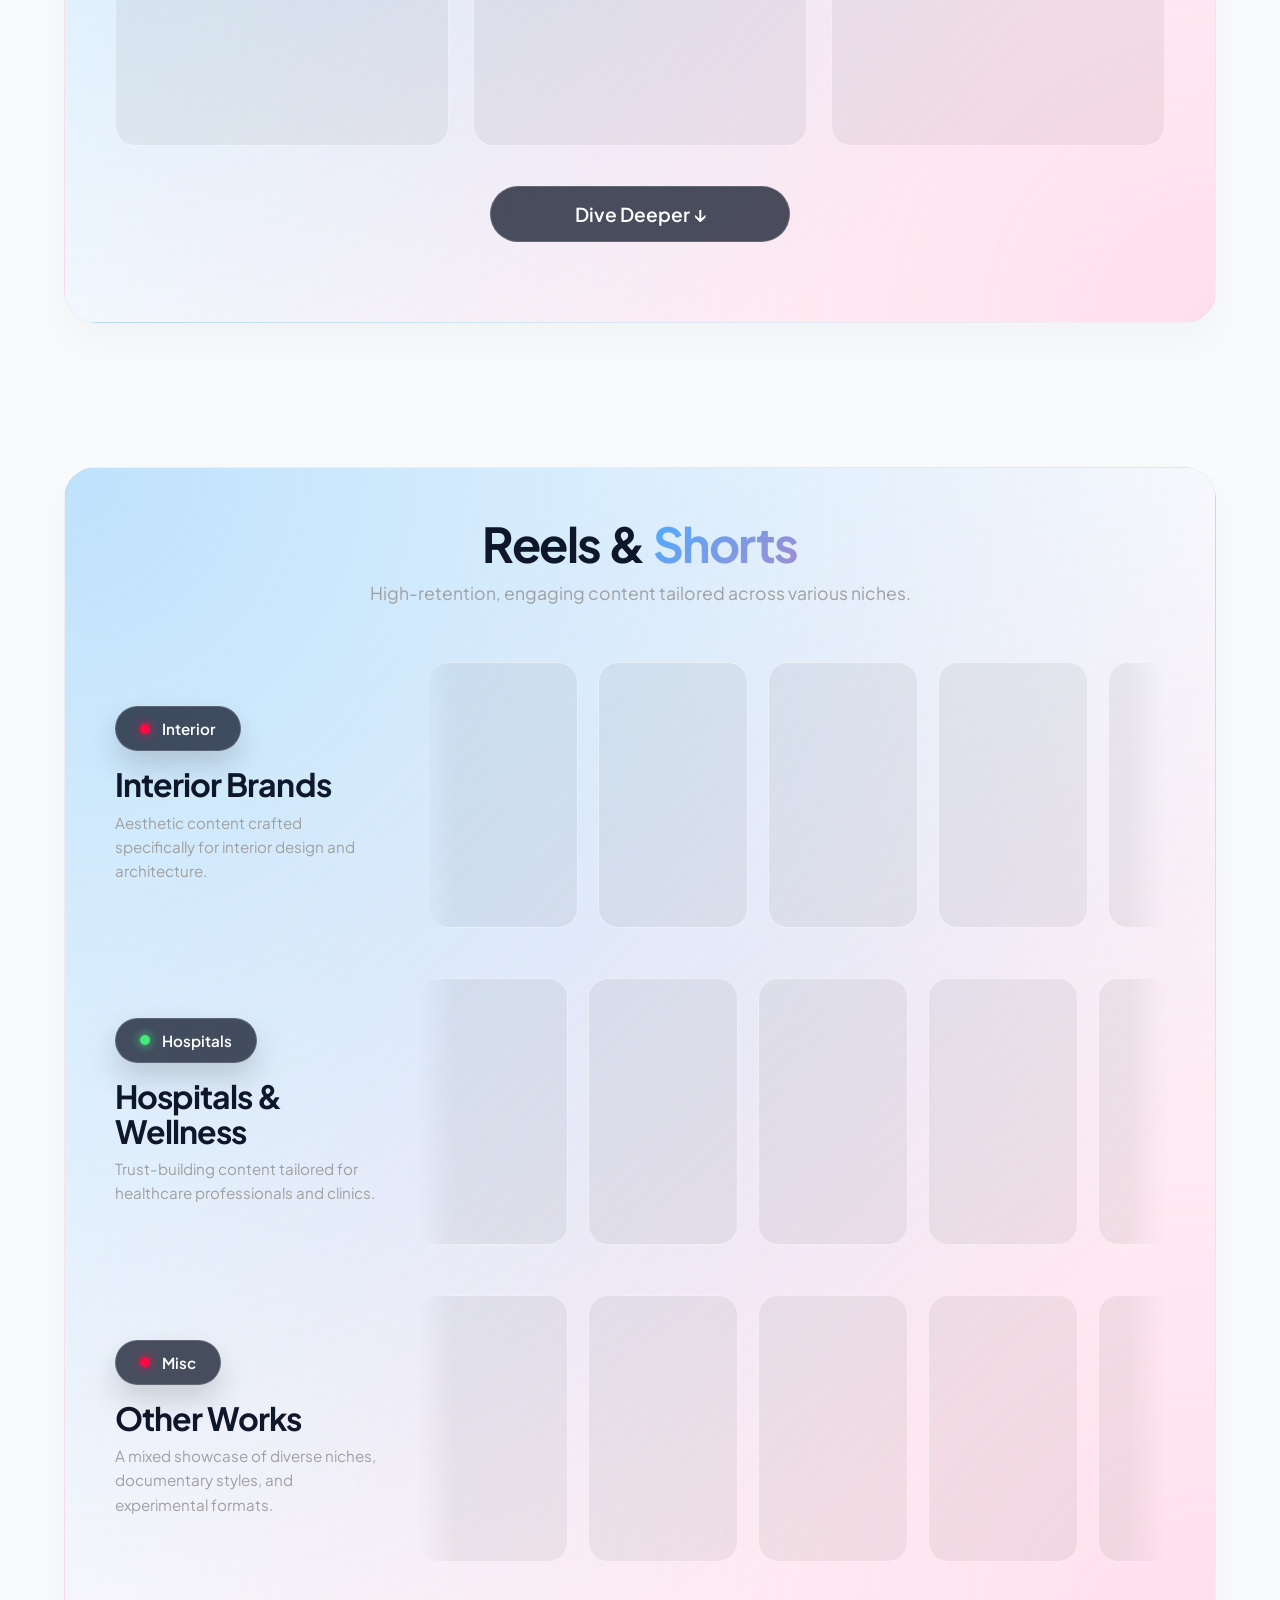
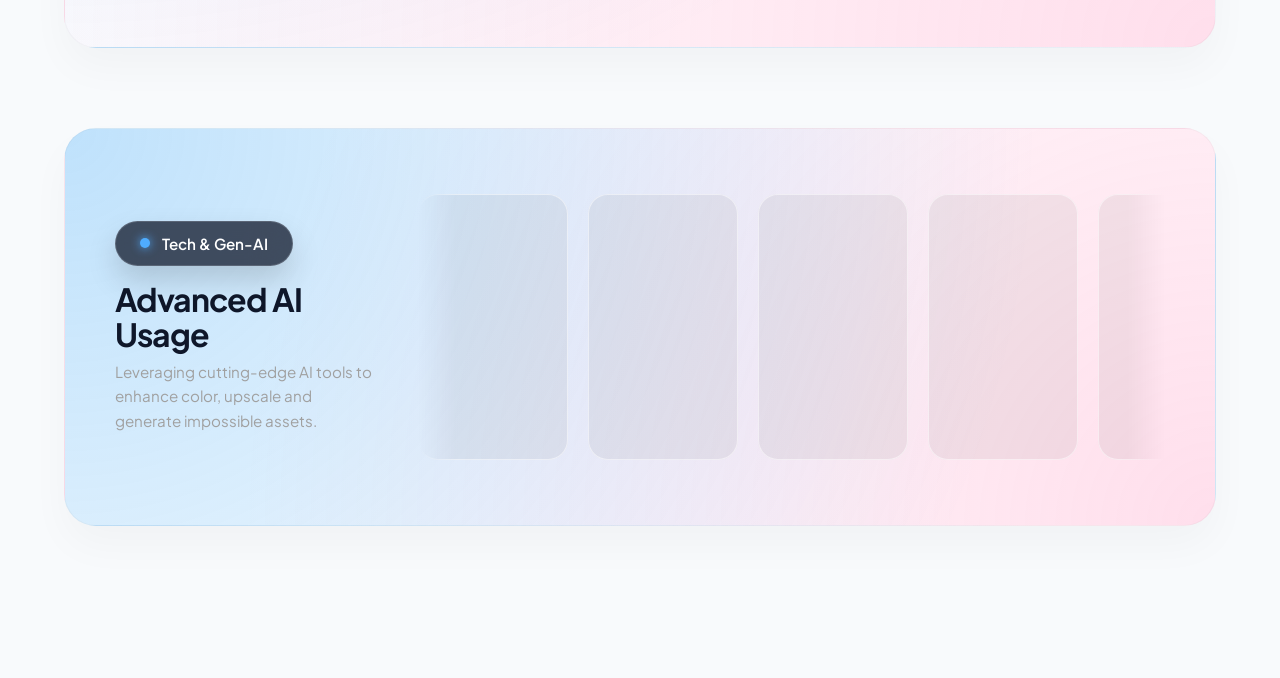
==== commit 1f5ebc09: "Refine Motion Graphics layout and scroll speeds" ====
--- a/index.html
+++ b/index.html
@@ -115,25 +115,19 @@
 
   <!-- MOTION GRAPHICS -->
   <section class="section-wrapper reveal-up" id="motion-graphics">
-    <div class="glass-panel split-row wide-right" style="margin-bottom:0;">
-      <div class="col-layout">
-        <div>
-          <div class="dark-pill" style="margin-bottom: 1.5rem;">
-            <div class="glow-dot dot-blue"></div>
-            Visual Design
-          </div>
-          <h2>Motion <span class="text-gradient">Graphics</span></h2>
-          <p>Engaging motion design with fluid animation and kinetic typography.</p>
-        </div>
-      </div>
-      <div class="video-grid grid-3">
+    <div class="glass-panel" style="text-align: center; margin-bottom: 0;">
+      <h2 style="font-size: 3rem; margin-bottom: 0.5rem;">Motion <span class="text-gradient">Graphics</span></h2>
+      <p style="color: #a0a0a0; font-size: 1.1rem; max-width: 600px; margin: 0 auto;">Engaging motion design with fluid animation and kinetic typography.</p>
+      
+      <div class="video-grid grid-3" style="margin-top: 40px; margin-bottom: 40px;">
         <div class="video-container portrait hover-glow"><video data-src="assets/video10.mp4" muted playsinline loop></video><button class="volume-btn">🔇</button></div>
         <div class="video-container portrait hover-glow"><video data-src="assets/video2.mp4" muted playsinline loop></video><button class="volume-btn">🔇</button></div>
         <div class="video-container portrait hover-glow"><video data-src="assets/video3.mp4" muted playsinline loop></video><button class="volume-btn">🔇</button></div>
       </div>
-    </div>
-    
-    <button id="diveDeeperBtn" class="dive-deeper-btn">Dive Deeper ↓</button>
+
+      <button id="diveDeeperBtn" class="dive-deeper-btn">Dive Deeper ↓</button>
+    </div>
+    
 
     <!-- DIVE DEEPER EXPANDABLE PANEL -->
     <div id="diveDeeperPanel" class="dive-deeper-panel">
@@ -180,7 +174,7 @@
           <h2 style="font-size: 2rem; margin-bottom: 0.5rem;">Interior Brands</h2>
           <p style="color: #a0a0a0; font-size: 0.95rem;">Aesthetic content crafted specifically for interior design and architecture.</p>
         </div>
-        <div class="marquee-container">
+        <div class="marquee-container reverse-scroll">
           <div class="marquee-track">
             <!-- Interior Brands (1st half - 6 items) -->
             <div class="video-container portrait hover-glow"><video data-src="assets/maqaw%20colors_28_2.mp4" class="hover-play" muted playsinline loop></video><button class="volume-btn">🔇</button></div>
@@ -244,6 +238,10 @@
             <div class="video-container portrait hover-glow"><video data-src="assets/video11.mp4" class="hover-play" muted playsinline loop></video><button class="volume-btn">🔇</button></div>
             <div class="video-container portrait hover-glow"><video data-src="assets/video12.mp4" class="hover-play" muted playsinline loop></video><button class="volume-btn">🔇</button></div>
             <div class="video-container portrait hover-glow"><video data-src="assets/video13.mp4" class="hover-play" muted playsinline loop></video><button class="volume-btn">🔇</button></div>
+            <div class="video-container portrait hover-glow"><video data-src="assets/video9.mp4" class="hover-play" muted playsinline loop></video><button class="volume-btn">🔇</button></div>
+            <div class="video-container portrait hover-glow"><video data-src="assets/video11.mp4" class="hover-play" muted playsinline loop></video><button class="volume-btn">🔇</button></div>
+            <div class="video-container portrait hover-glow"><video data-src="assets/video12.mp4" class="hover-play" muted playsinline loop></video><button class="volume-btn">🔇</button></div>
+            <div class="video-container portrait hover-glow"><video data-src="assets/video13.mp4" class="hover-play" muted playsinline loop></video><button class="volume-btn">🔇</button></div>
           </div>
         </div>
       </div>
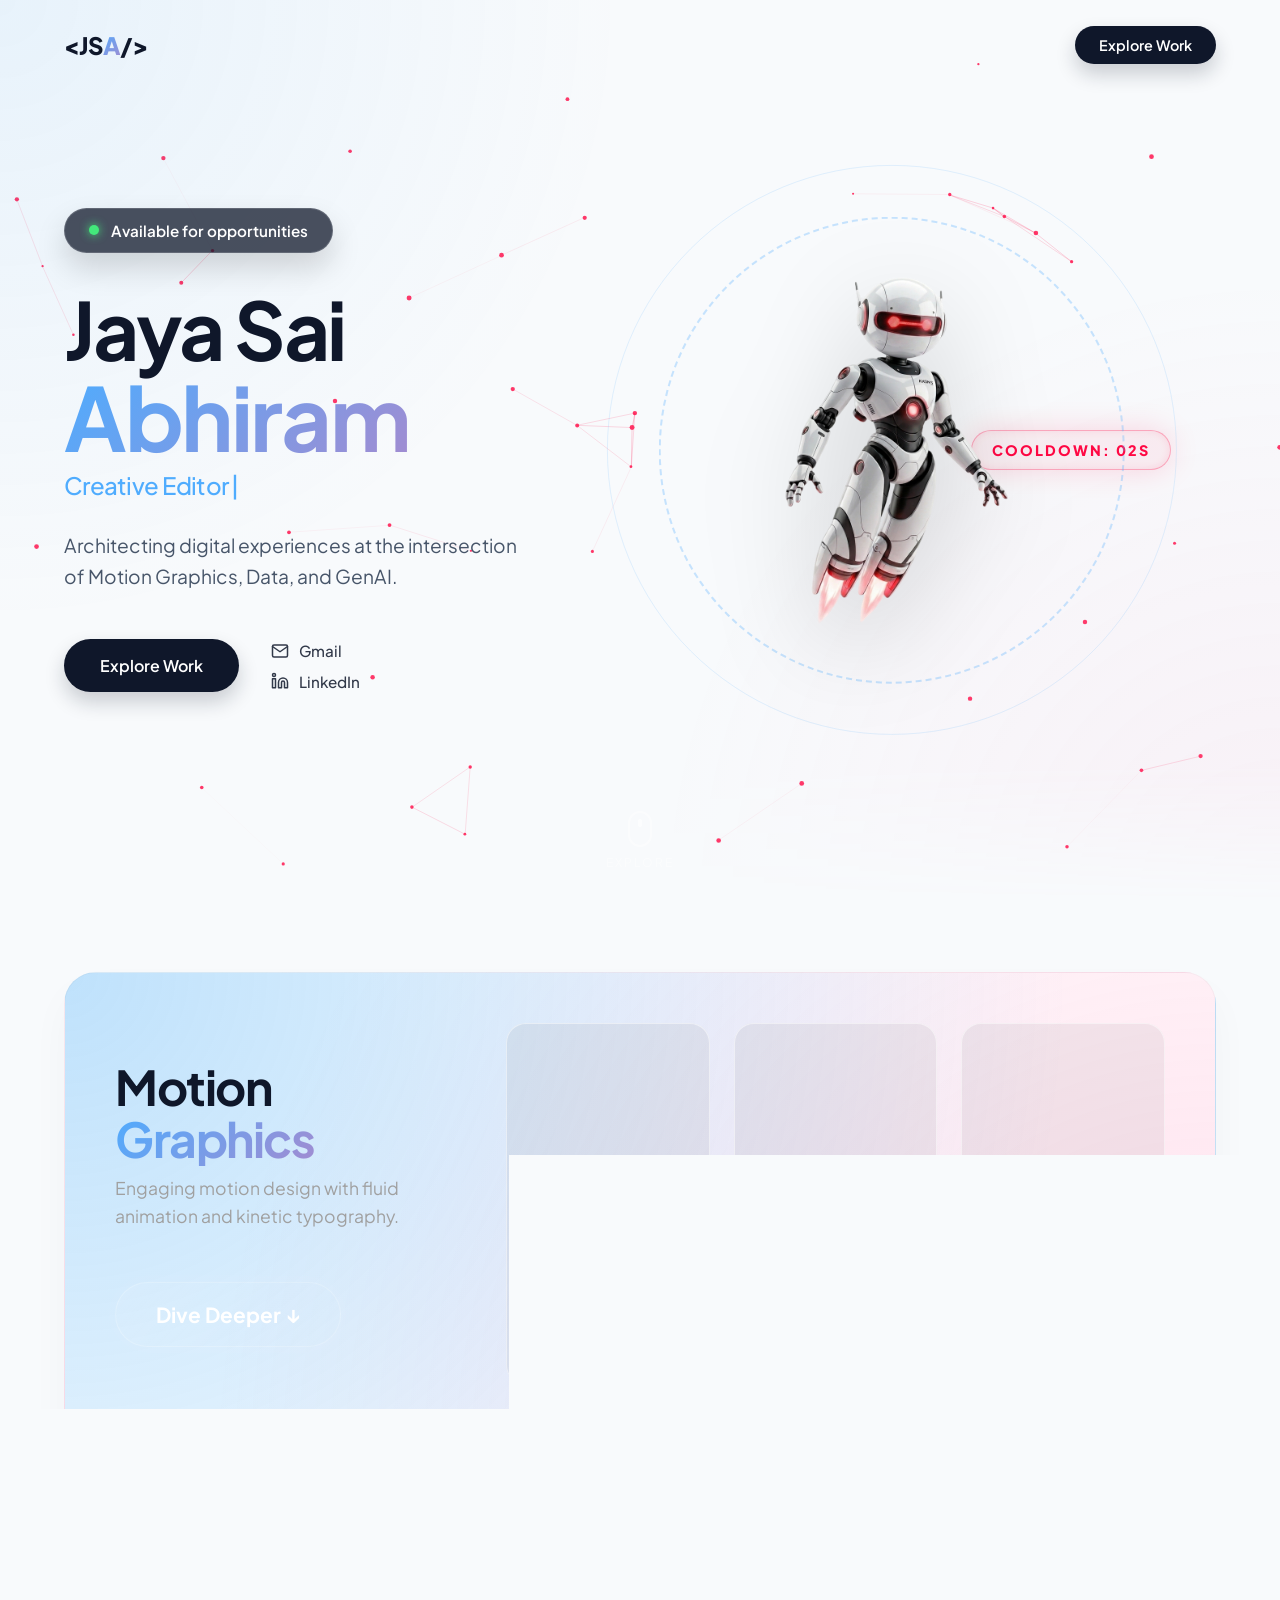
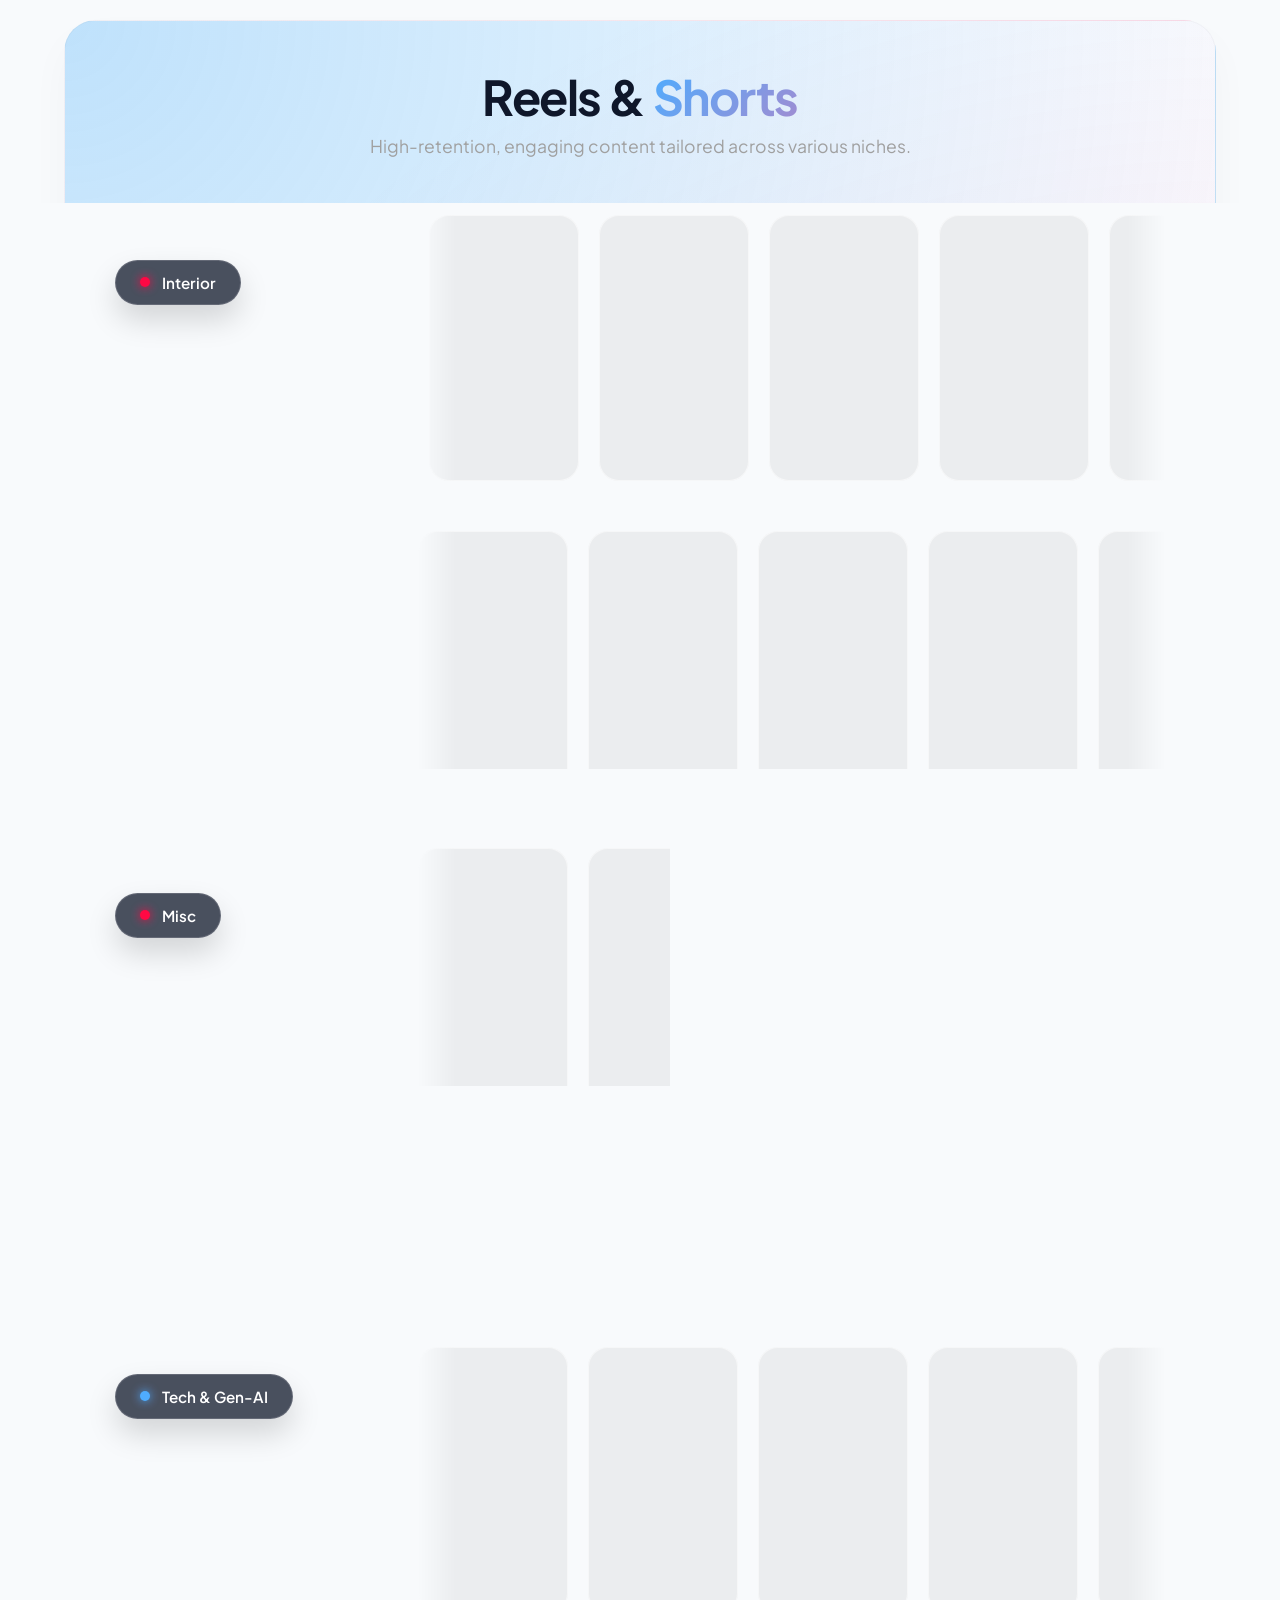
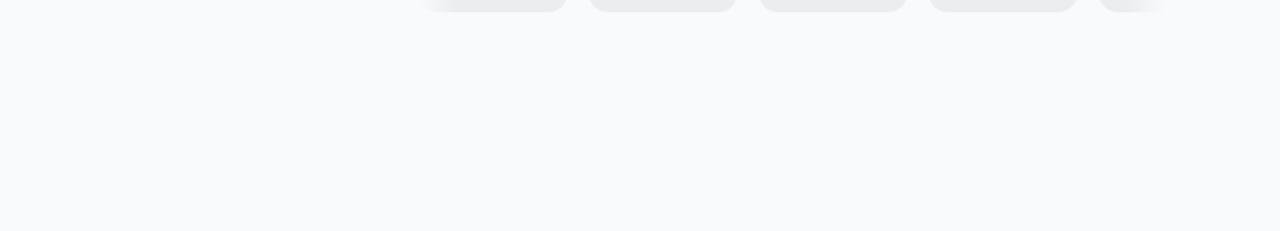
==== commit 652ef6c4: "Restore Motion Graphics split-row layout and add glowing button" ====
--- a/index.html
+++ b/index.html
@@ -115,43 +115,47 @@
 
   <!-- MOTION GRAPHICS -->
   <section class="section-wrapper reveal-up" id="motion-graphics">
-    <div class="glass-panel" style="text-align: center; margin-bottom: 0;">
-      <h2 style="font-size: 3rem; margin-bottom: 0.5rem;">Motion <span class="text-gradient">Graphics</span></h2>
-      <p style="color: #a0a0a0; font-size: 1.1rem; max-width: 600px; margin: 0 auto;">Engaging motion design with fluid animation and kinetic typography.</p>
-      
-      <div class="video-grid grid-3" style="margin-top: 40px; margin-bottom: 40px;">
-        <div class="video-container portrait hover-glow"><video data-src="assets/video10.mp4" muted playsinline loop></video><button class="volume-btn">🔇</button></div>
-        <div class="video-container portrait hover-glow"><video data-src="assets/video2.mp4" muted playsinline loop></video><button class="volume-btn">🔇</button></div>
-        <div class="video-container portrait hover-glow"><video data-src="assets/video3.mp4" muted playsinline loop></video><button class="volume-btn">🔇</button></div>
-      </div>
-
-      <button id="diveDeeperBtn" class="dive-deeper-btn">Dive Deeper ↓</button>
-    </div>
-    
-
-    <!-- DIVE DEEPER EXPANDABLE PANEL -->
-    <div id="diveDeeperPanel" class="dive-deeper-panel">
-      <div class="split-row">
-        <!-- AE -->
-        <div class="glass-panel col-layout" style="justify-content: flex-start;">
+    <div class="glass-panel" style="margin-bottom:0; transition: all 0.5s ease;">
+      <div class="split-row wide-right">
+        <div class="col-layout" style="justify-content: center;">
           <div>
-            <h2 style="font-size: 2.2rem;">After Effects</h2>
-            <p>Emotion-driven storytelling with smooth cinematic transitions and rhythm-based flow.</p>
-          </div>
-          <div class="mini-carousel" style="margin-top: auto;">
-            <div class="video-container landscape no-scale"><video data-src="assets/video1.mp4" muted playsinline loop></video><button class="volume-btn">🔇</button></div>
-            <div class="video-container landscape no-scale"><video data-src="assets/video15.mp4" muted playsinline loop></video><button class="volume-btn">🔇</button></div>
-          </div>
-        </div>
-        <!-- Talking Head -->
-        <div class="glass-panel col-layout" style="justify-content: flex-start;">
-          <div>
-            <h2 style="font-size: 2.2rem;">Talking Head</h2>
-            <p>Clean, engaging edits with dynamic pacing for informational content.</p>
-          </div>
-          <div class="mini-carousel" style="margin-top: auto;">
-            <div class="video-container landscape no-scale"><video data-src="assets/video7.mp4" muted playsinline loop></video><button class="volume-btn">🔇</button></div>
-            <div class="video-container landscape no-scale"><video data-src="assets/video8.mp4" muted playsinline loop></video><button class="volume-btn">🔇</button></div>
+            <h2 style="font-size: 3rem; margin-bottom: 0.5rem;">Motion <span class="text-gradient">Graphics</span></h2>
+            <p style="color: #a0a0a0; font-size: 1.1rem; margin-bottom: 2rem;">Engaging motion design with fluid animation and kinetic typography.</p>
+            <button id="diveDeeperBtn" class="dive-deeper-btn glowing">Dive Deeper ↓</button>
+          </div>
+        </div>
+        
+        <div class="video-grid grid-3">
+          <div class="video-container portrait hover-glow"><video data-src="assets/video10.mp4" muted playsinline loop></video><button class="volume-btn">🔇</button></div>
+          <div class="video-container portrait hover-glow"><video data-src="assets/video2.mp4" muted playsinline loop></video><button class="volume-btn">🔇</button></div>
+          <div class="video-container portrait hover-glow"><video data-src="assets/video3.mp4" muted playsinline loop></video><button class="volume-btn">🔇</button></div>
+        </div>
+      </div>
+
+      <!-- DIVE DEEPER EXPANDABLE PANEL -->
+      <div id="diveDeeperPanel" class="dive-deeper-panel">
+        <div class="split-row" style="margin-top: 40px; border-top: 1px solid rgba(255,255,255,0.1); padding-top: 40px;">
+          <!-- AE -->
+          <div class="col-layout" style="justify-content: flex-start; flex: 1;">
+            <div>
+              <h2 style="font-size: 2.2rem;">After Effects</h2>
+              <p>Emotion-driven storytelling with smooth cinematic transitions and rhythm-based flow.</p>
+            </div>
+            <div class="mini-carousel" style="margin-top: 20px;">
+              <div class="video-container landscape no-scale"><video data-src="assets/video1.mp4" muted playsinline loop></video><button class="volume-btn">🔇</button></div>
+              <div class="video-container landscape no-scale"><video data-src="assets/video15.mp4" muted playsinline loop></video><button class="volume-btn">🔇</button></div>
+            </div>
+          </div>
+          <!-- Talking Head -->
+          <div class="col-layout" style="justify-content: flex-start; flex: 1;">
+            <div>
+              <h2 style="font-size: 2.2rem;">Talking Head</h2>
+              <p>Clean, engaging edits with dynamic pacing for informational content.</p>
+            </div>
+            <div class="mini-carousel" style="margin-top: 20px;">
+              <div class="video-container landscape no-scale"><video data-src="assets/video7.mp4" muted playsinline loop></video><button class="volume-btn">🔇</button></div>
+              <div class="video-container landscape no-scale"><video data-src="assets/video8.mp4" muted playsinline loop></video><button class="volume-btn">🔇</button></div>
+            </div>
           </div>
         </div>
       </div>
--- a/css/style.css
+++ b/css/style.css
@@ -771,20 +771,47 @@
 
 /* --- DIVE DEEPER PANEL --- */
 .dive-deeper-btn {
-  background: var(--dark-glass-bg);
+  background: linear-gradient(135deg, rgba(255,255,255,0.1), rgba(255,255,255,0));
   color: white;
-  border: 1px solid var(--dark-glass-border);
-  padding: 15px 35px;
-  border-radius: 30px;
+  border: 1px solid rgba(255,255,255,0.2);
+  padding: 18px 40px;
+  border-radius: 40px;
   cursor: pointer;
-  font-weight: 600;
-  margin: 30px auto;
-  display: block;
-  width: 100%;
-  max-width: 300px;
+  font-weight: 700;
+  margin-top: 20px;
+  display: inline-block;
+  width: auto;
   transition: all 0.3s ease;
   font-family: inherit;
-  font-size: 1.2rem;
+  font-size: 1.3rem;
+  box-shadow: 0 0 20px rgba(255,255,255,0.1);
+  position: relative;
+  overflow: hidden;
+}
+
+.dive-deeper-btn.glowing {
+  animation: glow-pulse 2s infinite alternate;
+}
+
+@keyframes glow-pulse {
+  0% { box-shadow: 0 0 10px rgba(255,255,255,0.1), 0 0 20px rgba(255,255,255,0.1) inset; border-color: rgba(255,255,255,0.2); }
+  100% { box-shadow: 0 0 25px rgba(255,255,255,0.4), 0 0 15px rgba(255,255,255,0.3) inset; border-color: rgba(255,255,255,0.6); text-shadow: 0 0 10px rgba(255,255,255,0.5); }
+}
+
+.dive-deeper-btn::before {
+  content: '';
+  position: absolute;
+  top: 0; left: -100%;
+  width: 50%; height: 100%;
+  background: linear-gradient(to right, transparent, rgba(255,255,255,0.3), transparent);
+  transform: skewX(-20deg);
+  animation: shine 3s infinite;
+}
+
+@keyframes shine {
+  0% { left: -100%; }
+  20% { left: 200%; }
+  100% { left: 200%; }
 }
 .dive-deeper-btn:hover {
   transform: translateY(-2px);
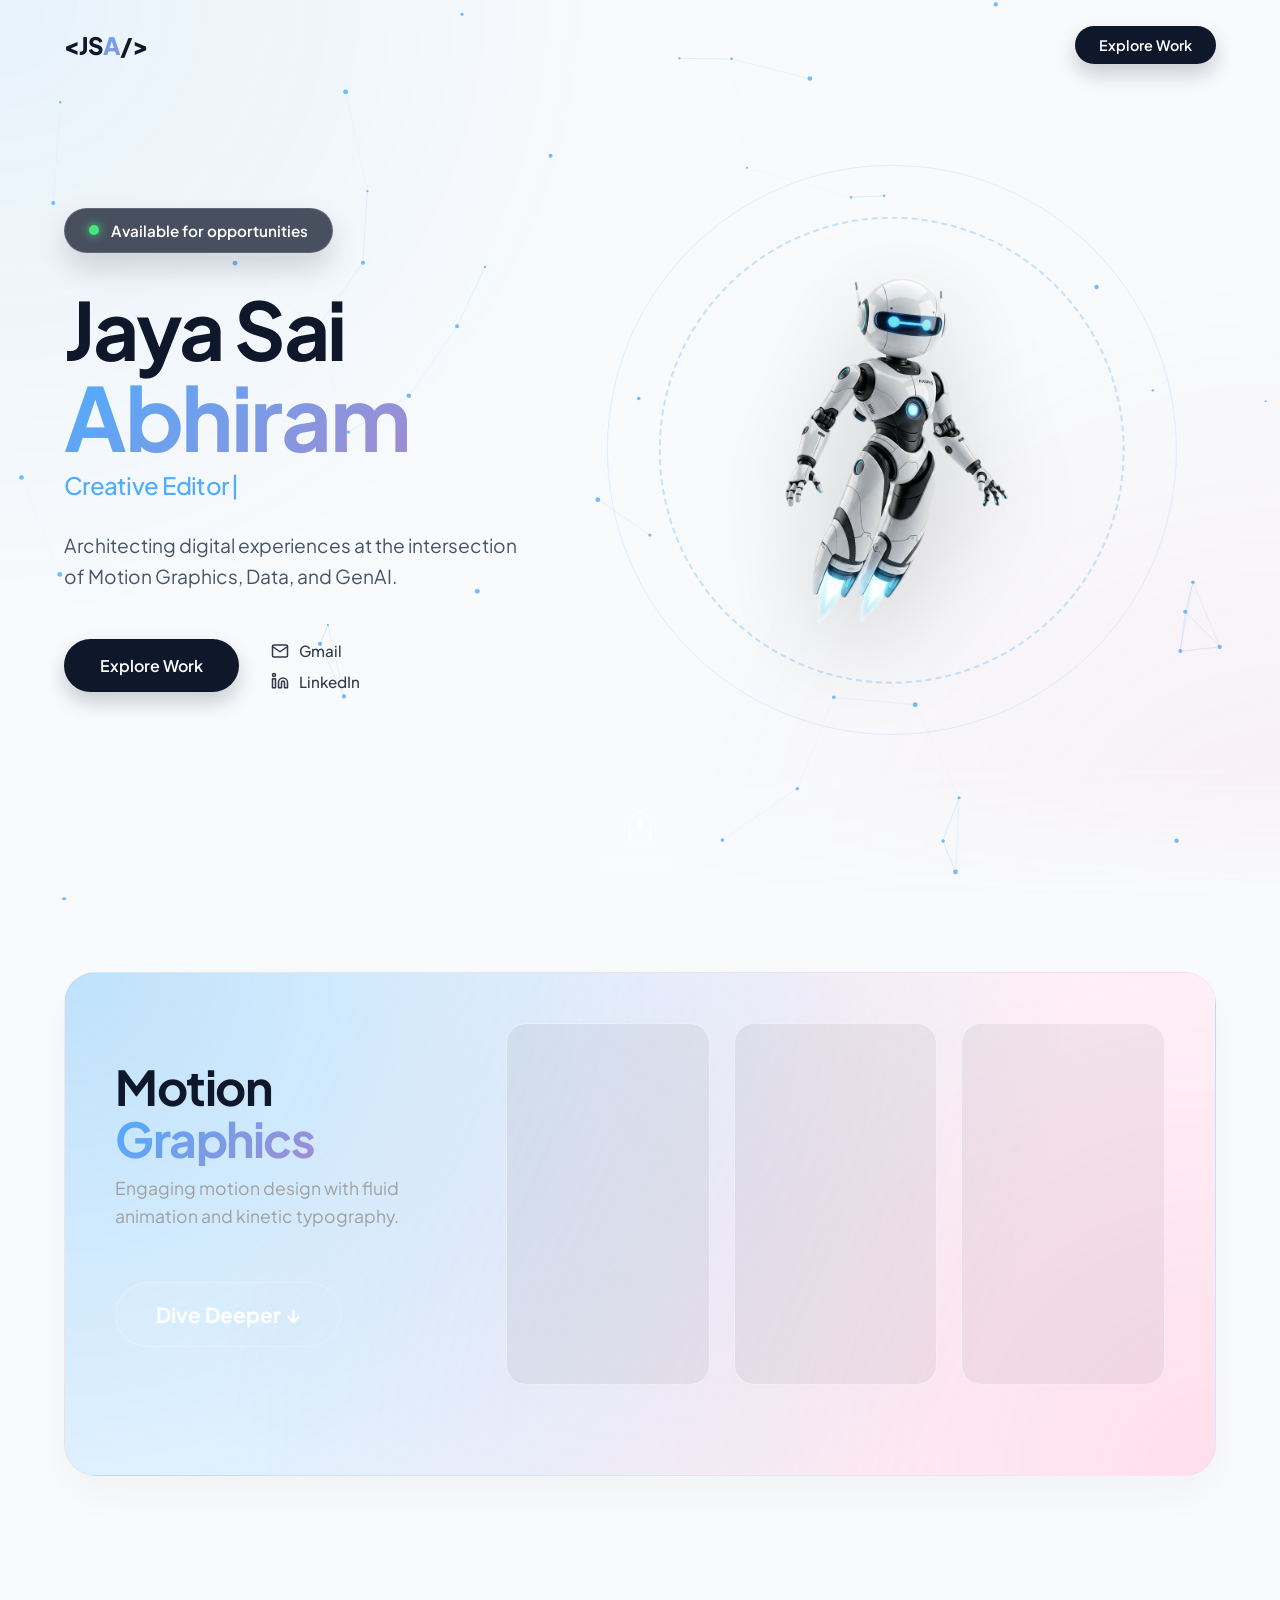
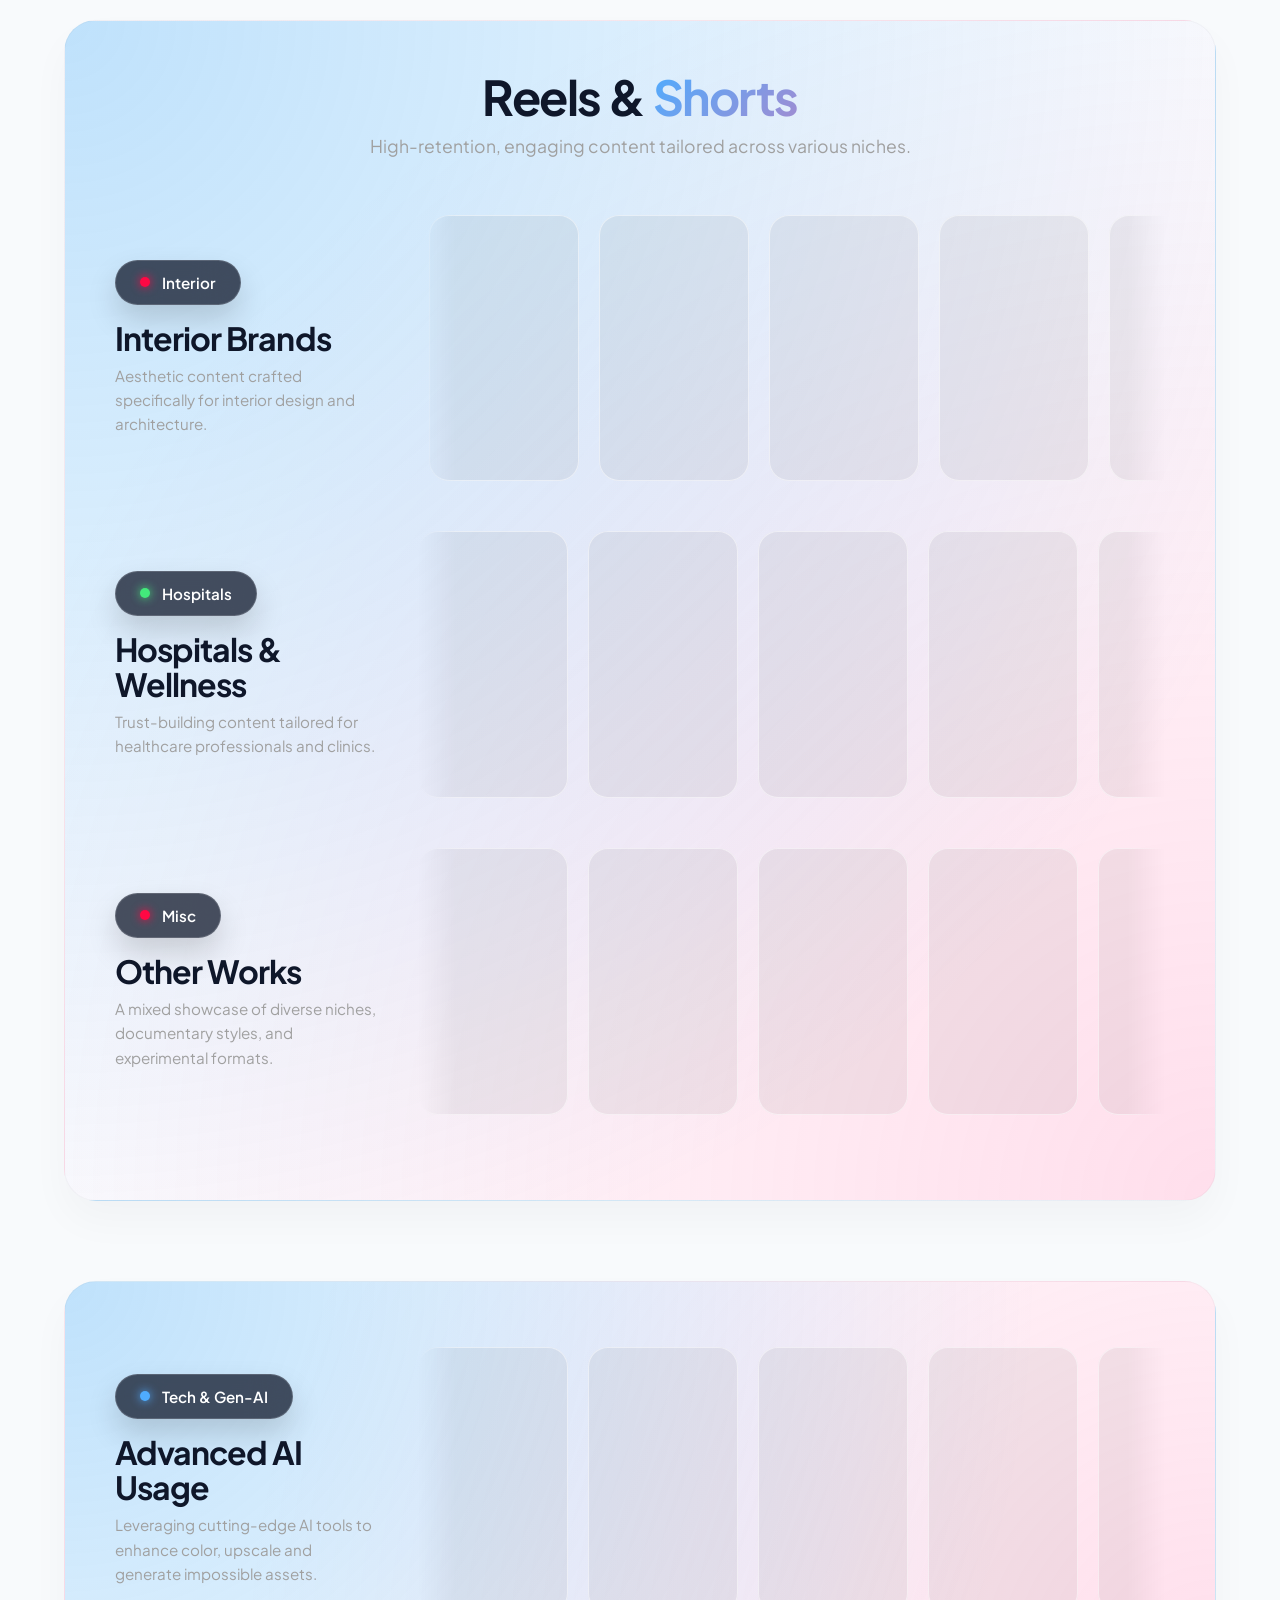
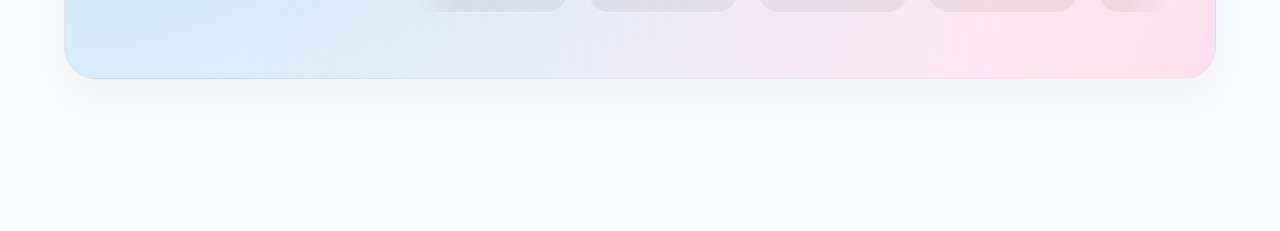
==== commit 5ea24465: "Update video play logic, inner panels, and dive deeper styles" ====
--- a/index.html
+++ b/index.html
@@ -121,14 +121,14 @@
           <div>
             <h2 style="font-size: 3rem; margin-bottom: 0.5rem;">Motion <span class="text-gradient">Graphics</span></h2>
             <p style="color: #a0a0a0; font-size: 1.1rem; margin-bottom: 2rem;">Engaging motion design with fluid animation and kinetic typography.</p>
-            <button id="diveDeeperBtn" class="dive-deeper-btn glowing">Dive Deeper ↓</button>
+            <button id="diveDeeperBtn" class="dive-deeper-btn glowing"><span class="btn-text">Dive Deeper ↓</span></button>
           </div>
         </div>
         
         <div class="video-grid grid-3">
-          <div class="video-container portrait hover-glow"><video data-src="assets/video10.mp4" muted playsinline loop></video><button class="volume-btn">🔇</button></div>
-          <div class="video-container portrait hover-glow"><video data-src="assets/video2.mp4" muted playsinline loop></video><button class="volume-btn">🔇</button></div>
-          <div class="video-container portrait hover-glow"><video data-src="assets/video3.mp4" muted playsinline loop></video><button class="volume-btn">🔇</button></div>
+          <div class="video-container portrait hover-glow"><video data-src="assets/video10.mp4#t=5.0" muted playsinline loop></video><button class="volume-btn">🔇</button></div>
+          <div class="video-container portrait hover-glow"><video data-src="assets/video2.mp4#t=5.0" muted playsinline loop></video><button class="volume-btn">🔇</button></div>
+          <div class="video-container portrait hover-glow"><video data-src="assets/video3.mp4#t=5.0" muted playsinline loop></video><button class="volume-btn">🔇</button></div>
         </div>
       </div>
 
@@ -136,25 +136,25 @@
       <div id="diveDeeperPanel" class="dive-deeper-panel">
         <div class="split-row" style="margin-top: 40px; border-top: 1px solid rgba(255,255,255,0.1); padding-top: 40px;">
           <!-- AE -->
-          <div class="col-layout" style="justify-content: flex-start; flex: 1;">
+          <div class="col-layout inner-panel" style="justify-content: flex-start; flex: 1;">
             <div>
               <h2 style="font-size: 2.2rem;">After Effects</h2>
               <p>Emotion-driven storytelling with smooth cinematic transitions and rhythm-based flow.</p>
             </div>
             <div class="mini-carousel" style="margin-top: 20px;">
-              <div class="video-container landscape no-scale"><video data-src="assets/video1.mp4" muted playsinline loop></video><button class="volume-btn">🔇</button></div>
-              <div class="video-container landscape no-scale"><video data-src="assets/video15.mp4" muted playsinline loop></video><button class="volume-btn">🔇</button></div>
+              <div class="video-container landscape no-scale"><video data-src="assets/video1.mp4#t=5.0" muted playsinline loop></video><button class="volume-btn">🔇</button></div>
+              <div class="video-container landscape no-scale"><video data-src="assets/video15.mp4#t=5.0" muted playsinline loop></video><button class="volume-btn">🔇</button></div>
             </div>
           </div>
           <!-- Talking Head -->
-          <div class="col-layout" style="justify-content: flex-start; flex: 1;">
+          <div class="col-layout inner-panel" style="justify-content: flex-start; flex: 1;">
             <div>
               <h2 style="font-size: 2.2rem;">Talking Head</h2>
               <p>Clean, engaging edits with dynamic pacing for informational content.</p>
             </div>
             <div class="mini-carousel" style="margin-top: 20px;">
-              <div class="video-container landscape no-scale"><video data-src="assets/video7.mp4" muted playsinline loop></video><button class="volume-btn">🔇</button></div>
-              <div class="video-container landscape no-scale"><video data-src="assets/video8.mp4" muted playsinline loop></video><button class="volume-btn">🔇</button></div>
+              <div class="video-container landscape no-scale"><video data-src="assets/video7.mp4#t=5.0" muted playsinline loop></video><button class="volume-btn">🔇</button></div>
+              <div class="video-container landscape no-scale"><video data-src="assets/video8.mp4#t=5.0" muted playsinline loop></video><button class="volume-btn">🔇</button></div>
             </div>
           </div>
         </div>
@@ -181,19 +181,19 @@
         <div class="marquee-container reverse-scroll">
           <div class="marquee-track">
             <!-- Interior Brands (1st half - 6 items) -->
-            <div class="video-container portrait hover-glow"><video data-src="assets/maqaw%20colors_28_2.mp4" class="hover-play" muted playsinline loop></video><button class="volume-btn">🔇</button></div>
-            <div class="video-container portrait hover-glow"><video data-src="assets/maqaw%20colors_28_4.mp4" class="hover-play" muted playsinline loop></video><button class="volume-btn">🔇</button></div>
-            <div class="video-container portrait hover-glow"><video data-src="assets/scroll2.mp4" class="hover-play" muted playsinline loop></video><button class="volume-btn">🔇</button></div>
-            <div class="video-container portrait hover-glow"><video data-src="assets/scroll5.mp4" class="hover-play" muted playsinline loop></video><button class="volume-btn">🔇</button></div>
-            <div class="video-container portrait hover-glow"><video data-src="assets/maqaw%20colors_28_6.mp4" class="hover-play" muted playsinline loop></video><button class="volume-btn">🔇</button></div>
-            <div class="video-container portrait hover-glow"><video data-src="assets/scroll8.mp4" class="hover-play" muted playsinline loop></video><button class="volume-btn">🔇</button></div>
+            <div class="video-container portrait hover-glow"><video data-src="assets/maqaw%20colors_28_2.mp4#t=5.0" class="hover-play" muted playsinline loop></video><button class="volume-btn">🔇</button></div>
+            <div class="video-container portrait hover-glow"><video data-src="assets/maqaw%20colors_28_4.mp4#t=5.0" class="hover-play" muted playsinline loop></video><button class="volume-btn">🔇</button></div>
+            <div class="video-container portrait hover-glow"><video data-src="assets/scroll2.mp4#t=5.0" class="hover-play" muted playsinline loop></video><button class="volume-btn">🔇</button></div>
+            <div class="video-container portrait hover-glow"><video data-src="assets/scroll5.mp4#t=5.0" class="hover-play" muted playsinline loop></video><button class="volume-btn">🔇</button></div>
+            <div class="video-container portrait hover-glow"><video data-src="assets/maqaw%20colors_28_6.mp4#t=5.0" class="hover-play" muted playsinline loop></video><button class="volume-btn">🔇</button></div>
+            <div class="video-container portrait hover-glow"><video data-src="assets/scroll8.mp4#t=5.0" class="hover-play" muted playsinline loop></video><button class="volume-btn">🔇</button></div>
             <!-- 2nd half (duplicated for continuous marquee) -->
-            <div class="video-container portrait hover-glow"><video data-src="assets/maqaw%20colors_28_2.mp4" class="hover-play" muted playsinline loop></video><button class="volume-btn">🔇</button></div>
-            <div class="video-container portrait hover-glow"><video data-src="assets/maqaw%20colors_28_4.mp4" class="hover-play" muted playsinline loop></video><button class="volume-btn">🔇</button></div>
-            <div class="video-container portrait hover-glow"><video data-src="assets/scroll2.mp4" class="hover-play" muted playsinline loop></video><button class="volume-btn">🔇</button></div>
-            <div class="video-container portrait hover-glow"><video data-src="assets/scroll5.mp4" class="hover-play" muted playsinline loop></video><button class="volume-btn">🔇</button></div>
-            <div class="video-container portrait hover-glow"><video data-src="assets/maqaw%20colors_28_6.mp4" class="hover-play" muted playsinline loop></video><button class="volume-btn">🔇</button></div>
-            <div class="video-container portrait hover-glow"><video data-src="assets/scroll8.mp4" class="hover-play" muted playsinline loop></video><button class="volume-btn">🔇</button></div>
+            <div class="video-container portrait hover-glow"><video data-src="assets/maqaw%20colors_28_2.mp4#t=5.0" class="hover-play" muted playsinline loop></video><button class="volume-btn">🔇</button></div>
+            <div class="video-container portrait hover-glow"><video data-src="assets/maqaw%20colors_28_4.mp4#t=5.0" class="hover-play" muted playsinline loop></video><button class="volume-btn">🔇</button></div>
+            <div class="video-container portrait hover-glow"><video data-src="assets/scroll2.mp4#t=5.0" class="hover-play" muted playsinline loop></video><button class="volume-btn">🔇</button></div>
+            <div class="video-container portrait hover-glow"><video data-src="assets/scroll5.mp4#t=5.0" class="hover-play" muted playsinline loop></video><button class="volume-btn">🔇</button></div>
+            <div class="video-container portrait hover-glow"><video data-src="assets/maqaw%20colors_28_6.mp4#t=5.0" class="hover-play" muted playsinline loop></video><button class="volume-btn">🔇</button></div>
+            <div class="video-container portrait hover-glow"><video data-src="assets/scroll8.mp4#t=5.0" class="hover-play" muted playsinline loop></video><button class="volume-btn">🔇</button></div>
           </div>
         </div>
       </div>
@@ -208,19 +208,19 @@
         <div class="marquee-container">
           <div class="marquee-track" style="animation-direction: reverse;">
             <!-- Hospital and Wellness placeholders (1st half - 6 items) -->
-            <div class="video-container portrait hover-glow"><video data-src="assets/dr%20shilpa%20mam%20ivf%20vs%20nromal%20.mp4" class="hover-play" muted playsinline loop></video><button class="volume-btn">🔇</button></div>
-            <div class="video-container portrait hover-glow"><video data-src="assets/suhas%20sir%20may%20video-_1.mp4" class="hover-play" muted playsinline loop></video><button class="volume-btn">🔇</button></div>
-            <div class="video-container portrait hover-glow"><video data-src="assets/sowmya%20mam%20may%20video-_2.mp4" class="hover-play" muted playsinline loop></video><button class="volume-btn">🔇</button></div>
-            <div class="video-container portrait hover-glow"><video data-src="assets/swatwik%20sir%20-jun_1.mp4" class="hover-play" muted playsinline loop></video><button class="volume-btn">🔇</button></div>
-            <div class="video-container portrait hover-glow"><video data-src="assets/dr%20shilpa%20mam%20pgt%20video%20.mp4" class="hover-play" muted playsinline loop></video><button class="volume-btn">🔇</button></div>
-            <div class="video-container portrait hover-glow"><video data-src="assets/prathyusha%20mam%20jun.mp4" class="hover-play" muted playsinline loop></video><button class="volume-btn">🔇</button></div>
+            <div class="video-container portrait hover-glow"><video data-src="assets/dr%20shilpa%20mam%20ivf%20vs%20nromal%20.mp4#t=5.0" class="hover-play" muted playsinline loop></video><button class="volume-btn">🔇</button></div>
+            <div class="video-container portrait hover-glow"><video data-src="assets/suhas%20sir%20may%20video-_1.mp4#t=5.0" class="hover-play" muted playsinline loop></video><button class="volume-btn">🔇</button></div>
+            <div class="video-container portrait hover-glow"><video data-src="assets/sowmya%20mam%20may%20video-_2.mp4#t=5.0" class="hover-play" muted playsinline loop></video><button class="volume-btn">🔇</button></div>
+            <div class="video-container portrait hover-glow"><video data-src="assets/swatwik%20sir%20-jun_1.mp4#t=5.0" class="hover-play" muted playsinline loop></video><button class="volume-btn">🔇</button></div>
+            <div class="video-container portrait hover-glow"><video data-src="assets/dr%20shilpa%20mam%20pgt%20video%20.mp4#t=5.0" class="hover-play" muted playsinline loop></video><button class="volume-btn">🔇</button></div>
+            <div class="video-container portrait hover-glow"><video data-src="assets/prathyusha%20mam%20jun.mp4#t=5.0" class="hover-play" muted playsinline loop></video><button class="volume-btn">🔇</button></div>
             <!-- 2nd half (duplicated for continuous marquee) -->
-            <div class="video-container portrait hover-glow"><video data-src="assets/dr%20shilpa%20mam%20ivf%20vs%20nromal%20.mp4" class="hover-play" muted playsinline loop></video><button class="volume-btn">🔇</button></div>
-            <div class="video-container portrait hover-glow"><video data-src="assets/suhas%20sir%20may%20video-_1.mp4" class="hover-play" muted playsinline loop></video><button class="volume-btn">🔇</button></div>
-            <div class="video-container portrait hover-glow"><video data-src="assets/sowmya%20mam%20may%20video-_2.mp4" class="hover-play" muted playsinline loop></video><button class="volume-btn">🔇</button></div>
-            <div class="video-container portrait hover-glow"><video data-src="assets/swatwik%20sir%20-jun_1.mp4" class="hover-play" muted playsinline loop></video><button class="volume-btn">🔇</button></div>
-            <div class="video-container portrait hover-glow"><video data-src="assets/dr%20shilpa%20mam%20pgt%20video%20.mp4" class="hover-play" muted playsinline loop></video><button class="volume-btn">🔇</button></div>
-            <div class="video-container portrait hover-glow"><video data-src="assets/prathyusha%20mam%20jun.mp4" class="hover-play" muted playsinline loop></video><button class="volume-btn">🔇</button></div>
+            <div class="video-container portrait hover-glow"><video data-src="assets/dr%20shilpa%20mam%20ivf%20vs%20nromal%20.mp4#t=5.0" class="hover-play" muted playsinline loop></video><button class="volume-btn">🔇</button></div>
+            <div class="video-container portrait hover-glow"><video data-src="assets/suhas%20sir%20may%20video-_1.mp4#t=5.0" class="hover-play" muted playsinline loop></video><button class="volume-btn">🔇</button></div>
+            <div class="video-container portrait hover-glow"><video data-src="assets/sowmya%20mam%20may%20video-_2.mp4#t=5.0" class="hover-play" muted playsinline loop></video><button class="volume-btn">🔇</button></div>
+            <div class="video-container portrait hover-glow"><video data-src="assets/swatwik%20sir%20-jun_1.mp4#t=5.0" class="hover-play" muted playsinline loop></video><button class="volume-btn">🔇</button></div>
+            <div class="video-container portrait hover-glow"><video data-src="assets/dr%20shilpa%20mam%20pgt%20video%20.mp4#t=5.0" class="hover-play" muted playsinline loop></video><button class="volume-btn">🔇</button></div>
+            <div class="video-container portrait hover-glow"><video data-src="assets/prathyusha%20mam%20jun.mp4#t=5.0" class="hover-play" muted playsinline loop></video><button class="volume-btn">🔇</button></div>
           </div>
         </div>
       </div>
@@ -234,18 +234,18 @@
         </div>
         <div class="marquee-container">
           <div class="marquee-track">
-            <div class="video-container portrait hover-glow"><video data-src="assets/video9.mp4" class="hover-play" muted playsinline loop></video><button class="volume-btn">🔇</button></div>
-            <div class="video-container portrait hover-glow"><video data-src="assets/video11.mp4" class="hover-play" muted playsinline loop></video><button class="volume-btn">🔇</button></div>
-            <div class="video-container portrait hover-glow"><video data-src="assets/video12.mp4" class="hover-play" muted playsinline loop></video><button class="volume-btn">🔇</button></div>
-            <div class="video-container portrait hover-glow"><video data-src="assets/video13.mp4" class="hover-play" muted playsinline loop></video><button class="volume-btn">🔇</button></div>
-            <div class="video-container portrait hover-glow"><video data-src="assets/video9.mp4" class="hover-play" muted playsinline loop></video><button class="volume-btn">🔇</button></div>
-            <div class="video-container portrait hover-glow"><video data-src="assets/video11.mp4" class="hover-play" muted playsinline loop></video><button class="volume-btn">🔇</button></div>
-            <div class="video-container portrait hover-glow"><video data-src="assets/video12.mp4" class="hover-play" muted playsinline loop></video><button class="volume-btn">🔇</button></div>
-            <div class="video-container portrait hover-glow"><video data-src="assets/video13.mp4" class="hover-play" muted playsinline loop></video><button class="volume-btn">🔇</button></div>
-            <div class="video-container portrait hover-glow"><video data-src="assets/video9.mp4" class="hover-play" muted playsinline loop></video><button class="volume-btn">🔇</button></div>
-            <div class="video-container portrait hover-glow"><video data-src="assets/video11.mp4" class="hover-play" muted playsinline loop></video><button class="volume-btn">🔇</button></div>
-            <div class="video-container portrait hover-glow"><video data-src="assets/video12.mp4" class="hover-play" muted playsinline loop></video><button class="volume-btn">🔇</button></div>
-            <div class="video-container portrait hover-glow"><video data-src="assets/video13.mp4" class="hover-play" muted playsinline loop></video><button class="volume-btn">🔇</button></div>
+            <div class="video-container portrait hover-glow"><video data-src="assets/video9.mp4#t=5.0" class="hover-play" muted playsinline loop></video><button class="volume-btn">🔇</button></div>
+            <div class="video-container portrait hover-glow"><video data-src="assets/video11.mp4#t=5.0" class="hover-play" muted playsinline loop></video><button class="volume-btn">🔇</button></div>
+            <div class="video-container portrait hover-glow"><video data-src="assets/video12.mp4#t=5.0" class="hover-play" muted playsinline loop></video><button class="volume-btn">🔇</button></div>
+            <div class="video-container portrait hover-glow"><video data-src="assets/video13.mp4#t=5.0" class="hover-play" muted playsinline loop></video><button class="volume-btn">🔇</button></div>
+            <div class="video-container portrait hover-glow"><video data-src="assets/video9.mp4#t=5.0" class="hover-play" muted playsinline loop></video><button class="volume-btn">🔇</button></div>
+            <div class="video-container portrait hover-glow"><video data-src="assets/video11.mp4#t=5.0" class="hover-play" muted playsinline loop></video><button class="volume-btn">🔇</button></div>
+            <div class="video-container portrait hover-glow"><video data-src="assets/video12.mp4#t=5.0" class="hover-play" muted playsinline loop></video><button class="volume-btn">🔇</button></div>
+            <div class="video-container portrait hover-glow"><video data-src="assets/video13.mp4#t=5.0" class="hover-play" muted playsinline loop></video><button class="volume-btn">🔇</button></div>
+            <div class="video-container portrait hover-glow"><video data-src="assets/video9.mp4#t=5.0" class="hover-play" muted playsinline loop></video><button class="volume-btn">🔇</button></div>
+            <div class="video-container portrait hover-glow"><video data-src="assets/video11.mp4#t=5.0" class="hover-play" muted playsinline loop></video><button class="volume-btn">🔇</button></div>
+            <div class="video-container portrait hover-glow"><video data-src="assets/video12.mp4#t=5.0" class="hover-play" muted playsinline loop></video><button class="volume-btn">🔇</button></div>
+            <div class="video-container portrait hover-glow"><video data-src="assets/video13.mp4#t=5.0" class="hover-play" muted playsinline loop></video><button class="volume-btn">🔇</button></div>
           </div>
         </div>
       </div>
@@ -260,14 +260,14 @@
       </div>
       <div class="marquee-container">
         <div class="marquee-track">
-          <div class="video-container portrait hover-glow"><video data-src="assets/scroll11.mp4" class="hover-play" muted playsinline loop></video><button class="volume-btn">🔇</button></div>
-          <div class="video-container portrait hover-glow"><video data-src="assets/scroll12.mp4" class="hover-play" muted playsinline loop></video><button class="volume-btn">🔇</button></div>
-          <div class="video-container portrait hover-glow"><video data-src="assets/scroll13.mp4" class="hover-play" muted playsinline loop></video><button class="volume-btn">🔇</button></div>
-          <div class="video-container portrait hover-glow"><video data-src="assets/scroll14.mp4" class="hover-play" muted playsinline loop></video><button class="volume-btn">🔇</button></div>
-          <div class="video-container portrait hover-glow"><video data-src="assets/scroll11.mp4" class="hover-play" muted playsinline loop></video><button class="volume-btn">🔇</button></div>
-          <div class="video-container portrait hover-glow"><video data-src="assets/scroll12.mp4" class="hover-play" muted playsinline loop></video><button class="volume-btn">🔇</button></div>
-          <div class="video-container portrait hover-glow"><video data-src="assets/scroll13.mp4" class="hover-play" muted playsinline loop></video><button class="volume-btn">🔇</button></div>
-          <div class="video-container portrait hover-glow"><video data-src="assets/scroll14.mp4" class="hover-play" muted playsinline loop></video><button class="volume-btn">🔇</button></div>
+          <div class="video-container portrait hover-glow"><video data-src="assets/scroll11.mp4#t=5.0" class="hover-play" muted playsinline loop></video><button class="volume-btn">🔇</button></div>
+          <div class="video-container portrait hover-glow"><video data-src="assets/scroll12.mp4#t=5.0" class="hover-play" muted playsinline loop></video><button class="volume-btn">🔇</button></div>
+          <div class="video-container portrait hover-glow"><video data-src="assets/scroll13.mp4#t=5.0" class="hover-play" muted playsinline loop></video><button class="volume-btn">🔇</button></div>
+          <div class="video-container portrait hover-glow"><video data-src="assets/scroll14.mp4#t=5.0" class="hover-play" muted playsinline loop></video><button class="volume-btn">🔇</button></div>
+          <div class="video-container portrait hover-glow"><video data-src="assets/scroll11.mp4#t=5.0" class="hover-play" muted playsinline loop></video><button class="volume-btn">🔇</button></div>
+          <div class="video-container portrait hover-glow"><video data-src="assets/scroll12.mp4#t=5.0" class="hover-play" muted playsinline loop></video><button class="volume-btn">🔇</button></div>
+          <div class="video-container portrait hover-glow"><video data-src="assets/scroll13.mp4#t=5.0" class="hover-play" muted playsinline loop></video><button class="volume-btn">🔇</button></div>
+          <div class="video-container portrait hover-glow"><video data-src="assets/scroll14.mp4#t=5.0" class="hover-play" muted playsinline loop></video><button class="volume-btn">🔇</button></div>
         </div>
       </div>
     </div>
--- a/css/style.css
+++ b/css/style.css
@@ -770,6 +770,14 @@
 
 
 /* --- DIVE DEEPER PANEL --- */
+.inner-panel {
+  background: rgba(255, 255, 255, 0.02);
+  border: 1px solid rgba(255, 255, 255, 0.08);
+  border-radius: 20px;
+  padding: 30px;
+  box-shadow: inset 0 0 20px rgba(0,0,0,0.2);
+}
+
 .dive-deeper-btn {
   background: linear-gradient(135deg, rgba(255,255,255,0.1), rgba(255,255,255,0));
   color: white;
@@ -789,6 +797,25 @@
   overflow: hidden;
 }
 
+.dive-deeper-btn .btn-text {
+  position: relative;
+  z-index: 2;
+}
+
+.dive-deeper-btn.glowing:hover .btn-text {
+  background: linear-gradient(135deg, #4facfe 0%, #a18cd1 50%, #4facfe 100%);
+  background-size: 200% auto;
+  -webkit-background-clip: text;
+  -webkit-text-fill-color: transparent;
+  animation: shine-text 3s linear infinite;
+}
+
+@keyframes shine-text {
+  to {
+    background-position: 200% center;
+  }
+}
+
 .dive-deeper-btn.glowing {
   animation: glow-pulse 2s infinite alternate;
 }
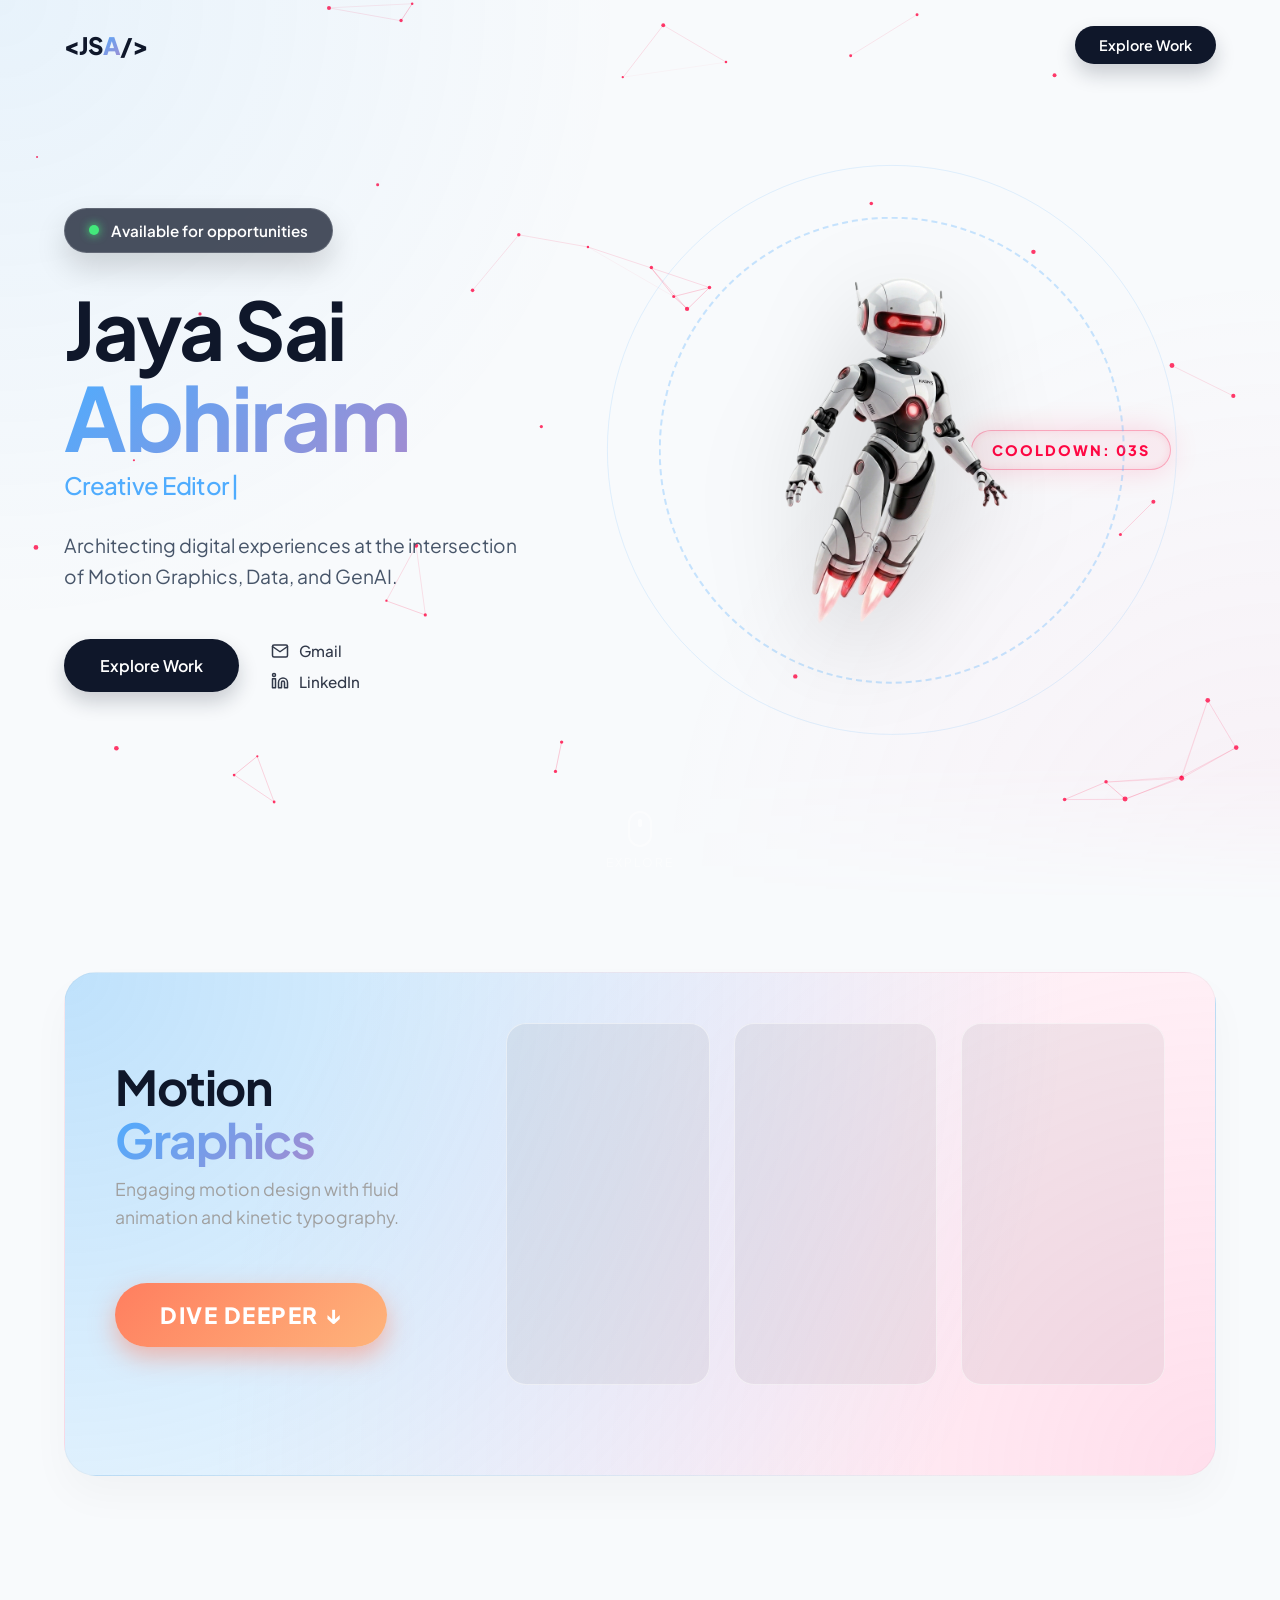
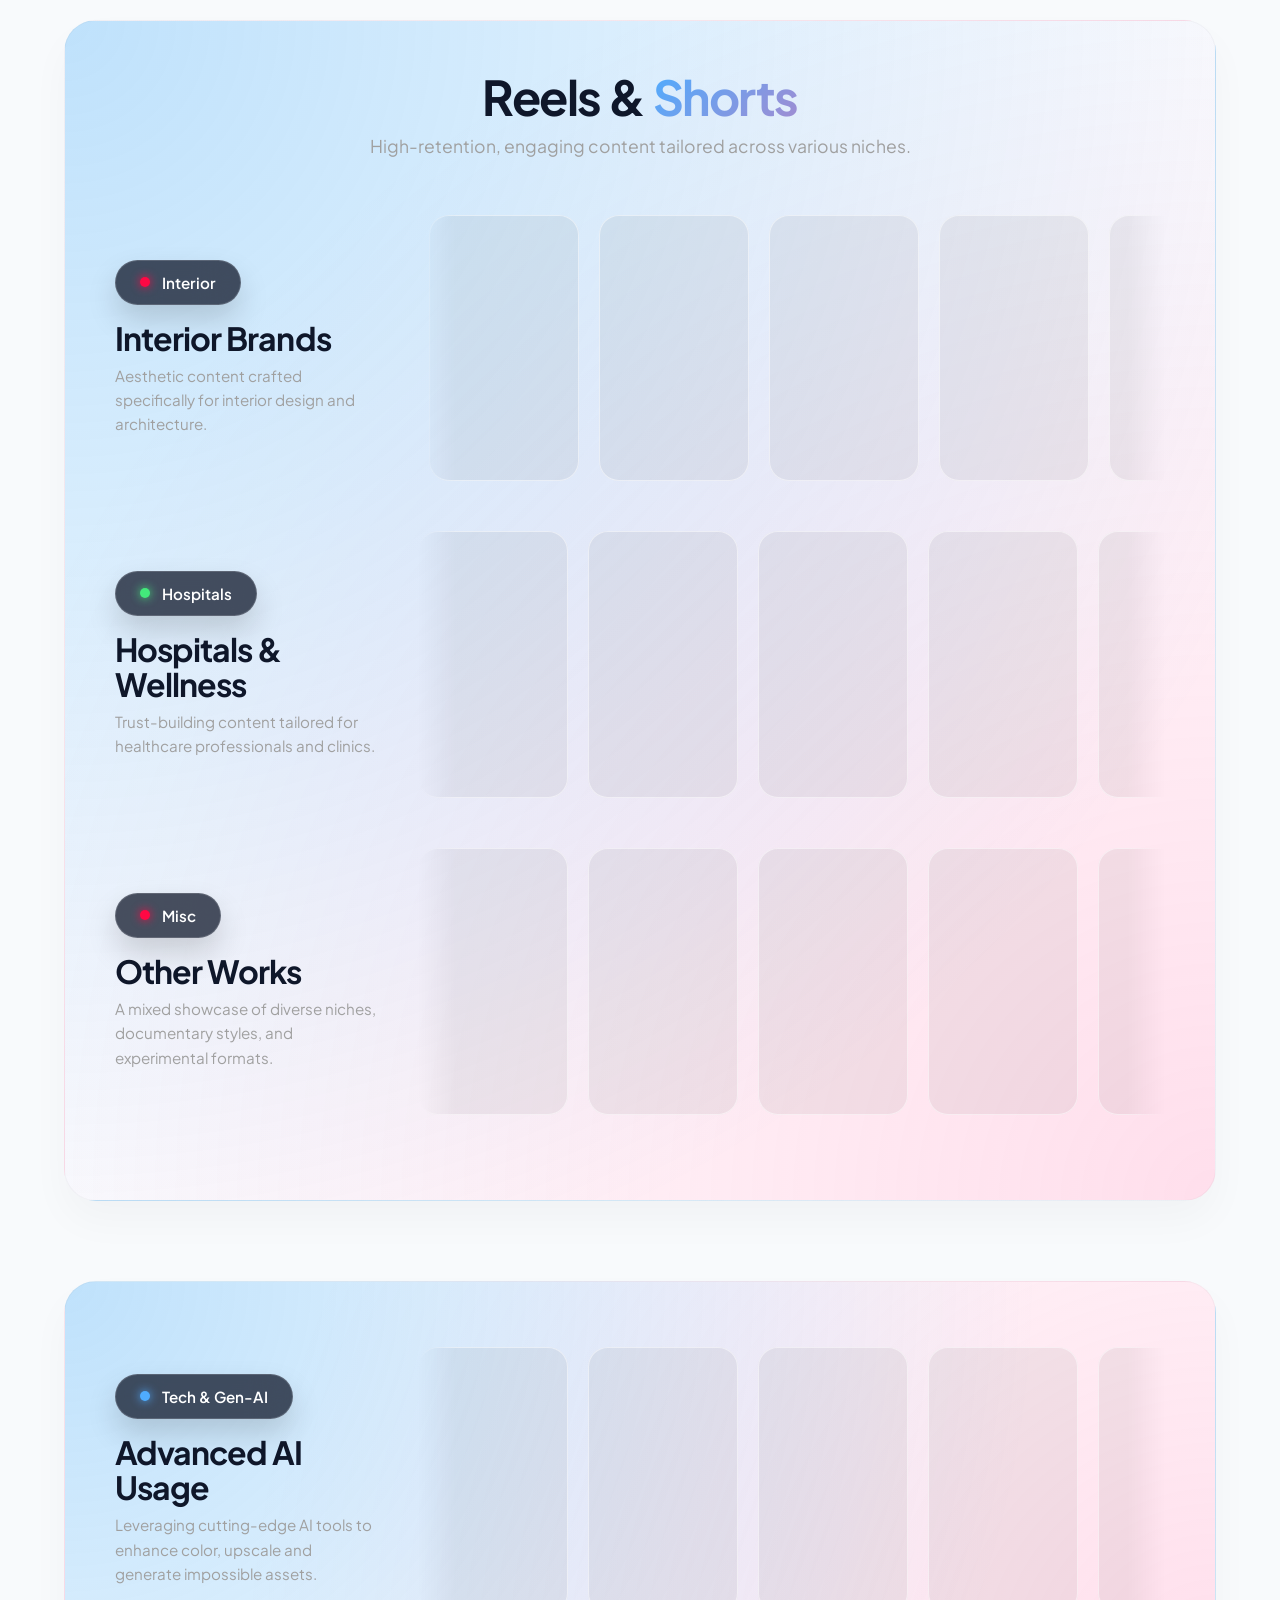
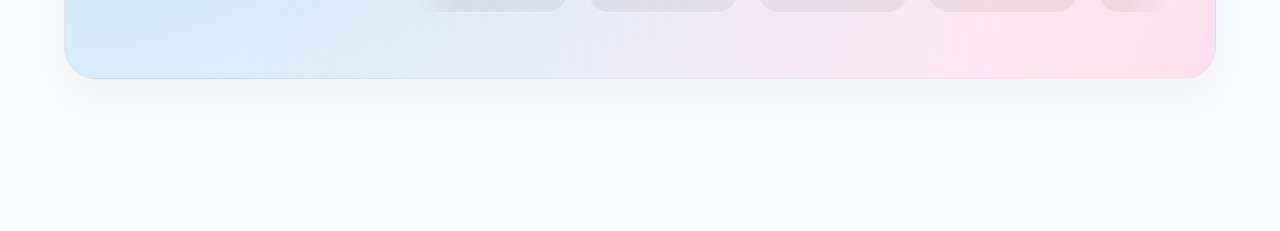
==== commit ed9c1a79: "Replace dive deeper panel with clean 2x2 video grid" ====
--- a/index.html
+++ b/index.html
@@ -134,29 +134,11 @@
 
       <!-- DIVE DEEPER EXPANDABLE PANEL -->
       <div id="diveDeeperPanel" class="dive-deeper-panel">
-        <div class="split-row" style="margin-top: 40px; border-top: 1px solid rgba(255,255,255,0.1); padding-top: 40px;">
-          <!-- AE -->
-          <div class="col-layout inner-panel" style="justify-content: flex-start; flex: 1;">
-            <div>
-              <h2 style="font-size: 2.2rem;">After Effects</h2>
-              <p>Emotion-driven storytelling with smooth cinematic transitions and rhythm-based flow.</p>
-            </div>
-            <div class="mini-carousel" style="margin-top: 20px;">
-              <div class="video-container landscape no-scale"><video data-src="assets/video1.mp4#t=5.0" muted playsinline loop></video><button class="volume-btn">🔇</button></div>
-              <div class="video-container landscape no-scale"><video data-src="assets/video15.mp4#t=5.0" muted playsinline loop></video><button class="volume-btn">🔇</button></div>
-            </div>
-          </div>
-          <!-- Talking Head -->
-          <div class="col-layout inner-panel" style="justify-content: flex-start; flex: 1;">
-            <div>
-              <h2 style="font-size: 2.2rem;">Talking Head</h2>
-              <p>Clean, engaging edits with dynamic pacing for informational content.</p>
-            </div>
-            <div class="mini-carousel" style="margin-top: 20px;">
-              <div class="video-container landscape no-scale"><video data-src="assets/video7.mp4#t=5.0" muted playsinline loop></video><button class="volume-btn">🔇</button></div>
-              <div class="video-container landscape no-scale"><video data-src="assets/video8.mp4#t=5.0" muted playsinline loop></video><button class="volume-btn">🔇</button></div>
-            </div>
-          </div>
+        <div class="grid-2x2">
+          <div class="video-container landscape no-scale hover-glow"><video data-src="assets/video1.mp4#t=5.0" muted playsinline loop></video><button class="volume-btn">🔇</button></div>
+          <div class="video-container landscape no-scale hover-glow"><video data-src="assets/video15.mp4#t=5.0" muted playsinline loop></video><button class="volume-btn">🔇</button></div>
+          <div class="video-container landscape no-scale hover-glow"><video data-src="assets/video7.mp4#t=5.0" muted playsinline loop></video><button class="volume-btn">🔇</button></div>
+          <div class="video-container landscape no-scale hover-glow"><video data-src="assets/video8.mp4#t=5.0" muted playsinline loop></video><button class="volume-btn">🔇</button></div>
         </div>
       </div>
     </div>
--- a/css/style.css
+++ b/css/style.css
@@ -770,31 +770,42 @@
 
 
 /* --- DIVE DEEPER PANEL --- */
-.inner-panel {
-  background: rgba(255, 255, 255, 0.02);
-  border: 1px solid rgba(255, 255, 255, 0.08);
-  border-radius: 20px;
-  padding: 30px;
-  box-shadow: inset 0 0 20px rgba(0,0,0,0.2);
+.grid-2x2 {
+  display: grid;
+  grid-template-columns: repeat(2, 1fr);
+  gap: 30px;
+  width: 100%;
+  margin-top: 40px;
+  padding-top: 40px;
+  border-top: 1px solid rgba(255,255,255,0.1);
+}
+
+@media (max-width: 900px) {
+  .grid-2x2 {
+    grid-template-columns: 1fr;
+    gap: 20px;
+  }
 }
 
 .dive-deeper-btn {
-  background: linear-gradient(135deg, rgba(255,255,255,0.1), rgba(255,255,255,0));
+  background: linear-gradient(135deg, #ff7e5f 0%, #feb47b 100%);
   color: white;
-  border: 1px solid rgba(255,255,255,0.2);
-  padding: 18px 40px;
-  border-radius: 40px;
+  border: none;
+  padding: 18px 45px;
+  border-radius: 50px;
   cursor: pointer;
-  font-weight: 700;
+  font-weight: 800;
   margin-top: 20px;
   display: inline-block;
   width: auto;
-  transition: all 0.3s ease;
+  transition: all 0.4s cubic-bezier(0.175, 0.885, 0.32, 1.275);
   font-family: inherit;
-  font-size: 1.3rem;
-  box-shadow: 0 0 20px rgba(255,255,255,0.1);
+  font-size: 1.4rem;
+  box-shadow: 0 10px 25px rgba(255, 126, 95, 0.5);
   position: relative;
   overflow: hidden;
+  text-transform: uppercase;
+  letter-spacing: 1.5px;
 }
 
 .dive-deeper-btn .btn-text {
@@ -803,11 +814,11 @@
 }
 
 .dive-deeper-btn.glowing:hover .btn-text {
-  background: linear-gradient(135deg, #4facfe 0%, #a18cd1 50%, #4facfe 100%);
+  background: linear-gradient(135deg, #ffffff 0%, #ffe259 50%, #ffffff 100%);
   background-size: 200% auto;
   -webkit-background-clip: text;
   -webkit-text-fill-color: transparent;
-  animation: shine-text 3s linear infinite;
+  animation: shine-text 2s linear infinite;
 }
 
 @keyframes shine-text {
@@ -817,12 +828,12 @@
 }
 
 .dive-deeper-btn.glowing {
-  animation: glow-pulse 2s infinite alternate;
-}
-
-@keyframes glow-pulse {
-  0% { box-shadow: 0 0 10px rgba(255,255,255,0.1), 0 0 20px rgba(255,255,255,0.1) inset; border-color: rgba(255,255,255,0.2); }
-  100% { box-shadow: 0 0 25px rgba(255,255,255,0.4), 0 0 15px rgba(255,255,255,0.3) inset; border-color: rgba(255,255,255,0.6); text-shadow: 0 0 10px rgba(255,255,255,0.5); }
+  animation: orange-glow-pulse 2.5s infinite alternate;
+}
+
+@keyframes orange-glow-pulse {
+  0% { box-shadow: 0 8px 20px rgba(255, 126, 95, 0.4), 0 0 15px rgba(255,255,255,0.2) inset; }
+  100% { box-shadow: 0 15px 40px rgba(255, 126, 95, 0.8), 0 0 25px rgba(255,255,255,0.5) inset; transform: scale(1.02); }
 }
 
 .dive-deeper-btn::before {
@@ -830,7 +841,7 @@
   position: absolute;
   top: 0; left: -100%;
   width: 50%; height: 100%;
-  background: linear-gradient(to right, transparent, rgba(255,255,255,0.3), transparent);
+  background: linear-gradient(to right, transparent, rgba(255,255,255,0.4), transparent);
   transform: skewX(-20deg);
   animation: shine 3s infinite;
 }
@@ -841,9 +852,8 @@
   100% { left: 200%; }
 }
 .dive-deeper-btn:hover {
-  transform: translateY(-2px);
-  box-shadow: 0 10px 20px rgba(0,0,0,0.2);
-  background: rgba(25,35,55,0.8);
+  transform: translateY(-5px) scale(1.05);
+  box-shadow: 0 20px 45px rgba(255, 126, 95, 0.9);
 }
 .dive-deeper-panel {
   max-height: 0;
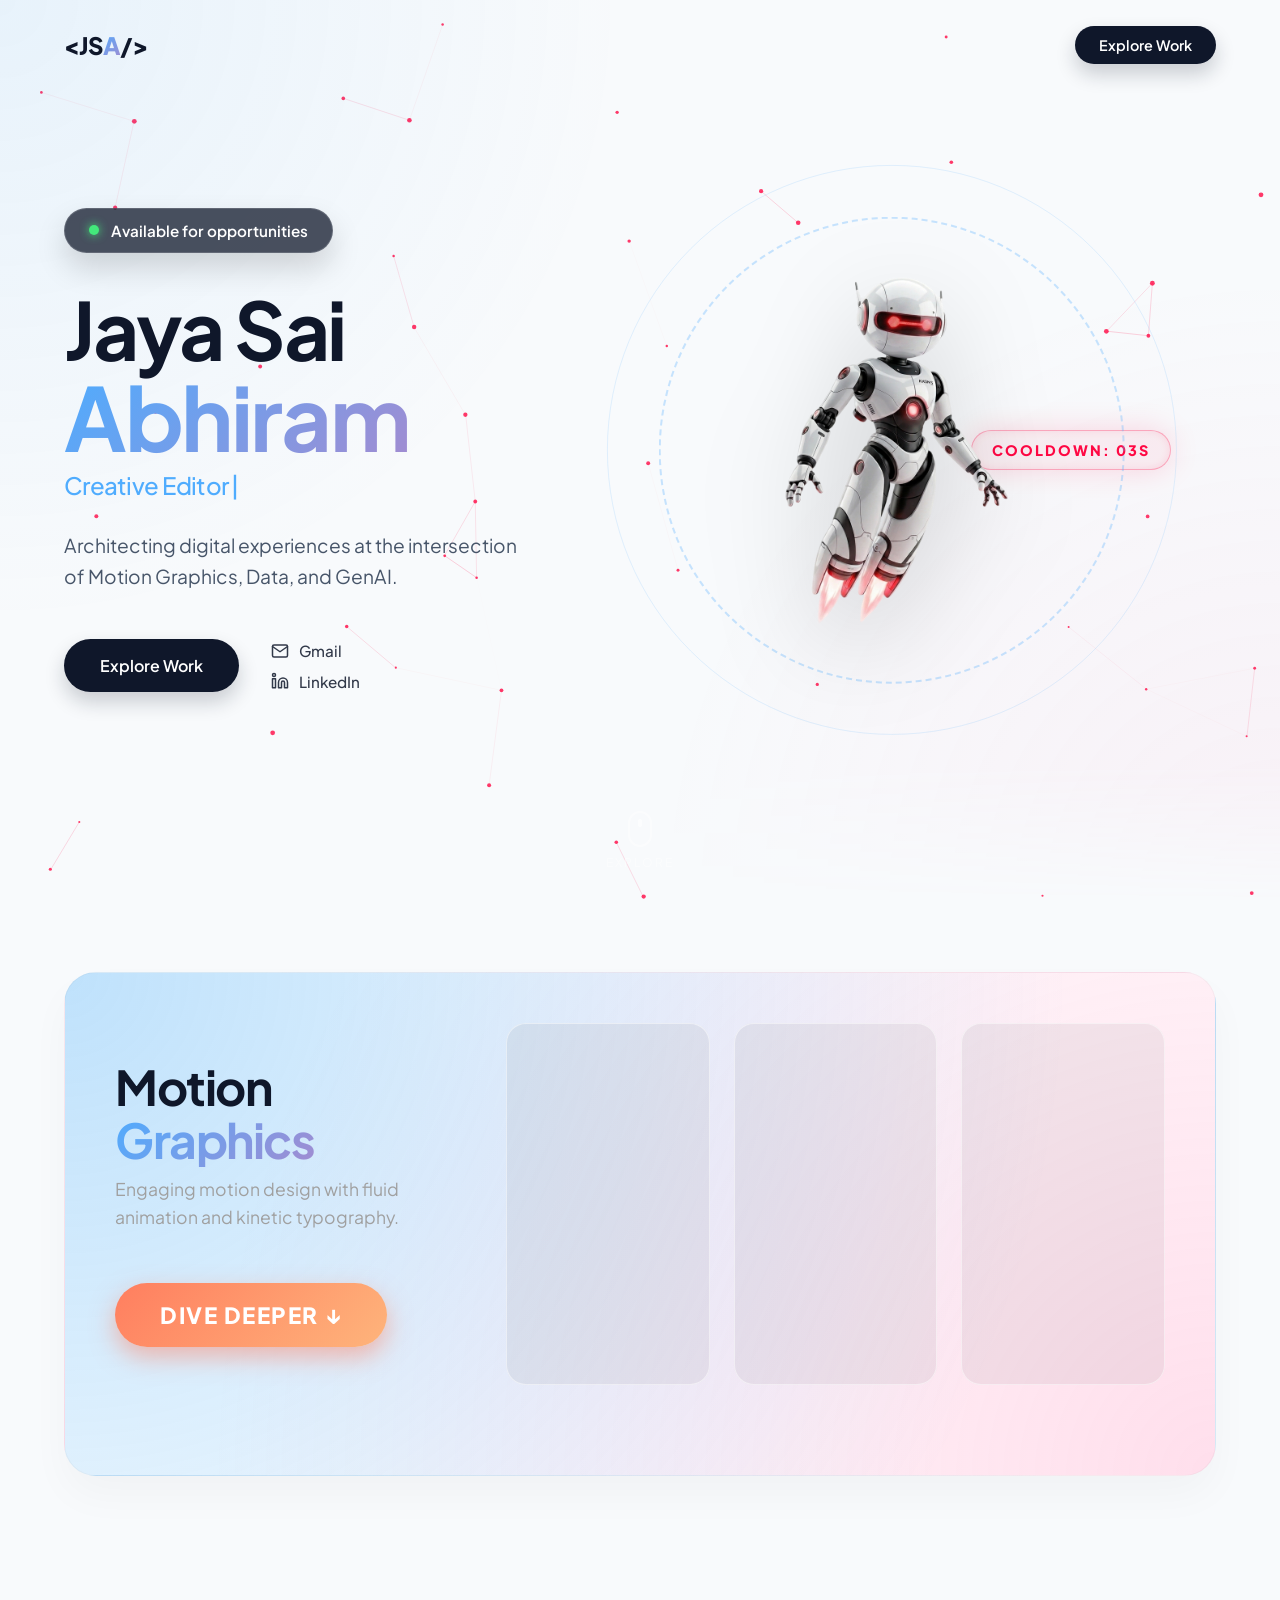
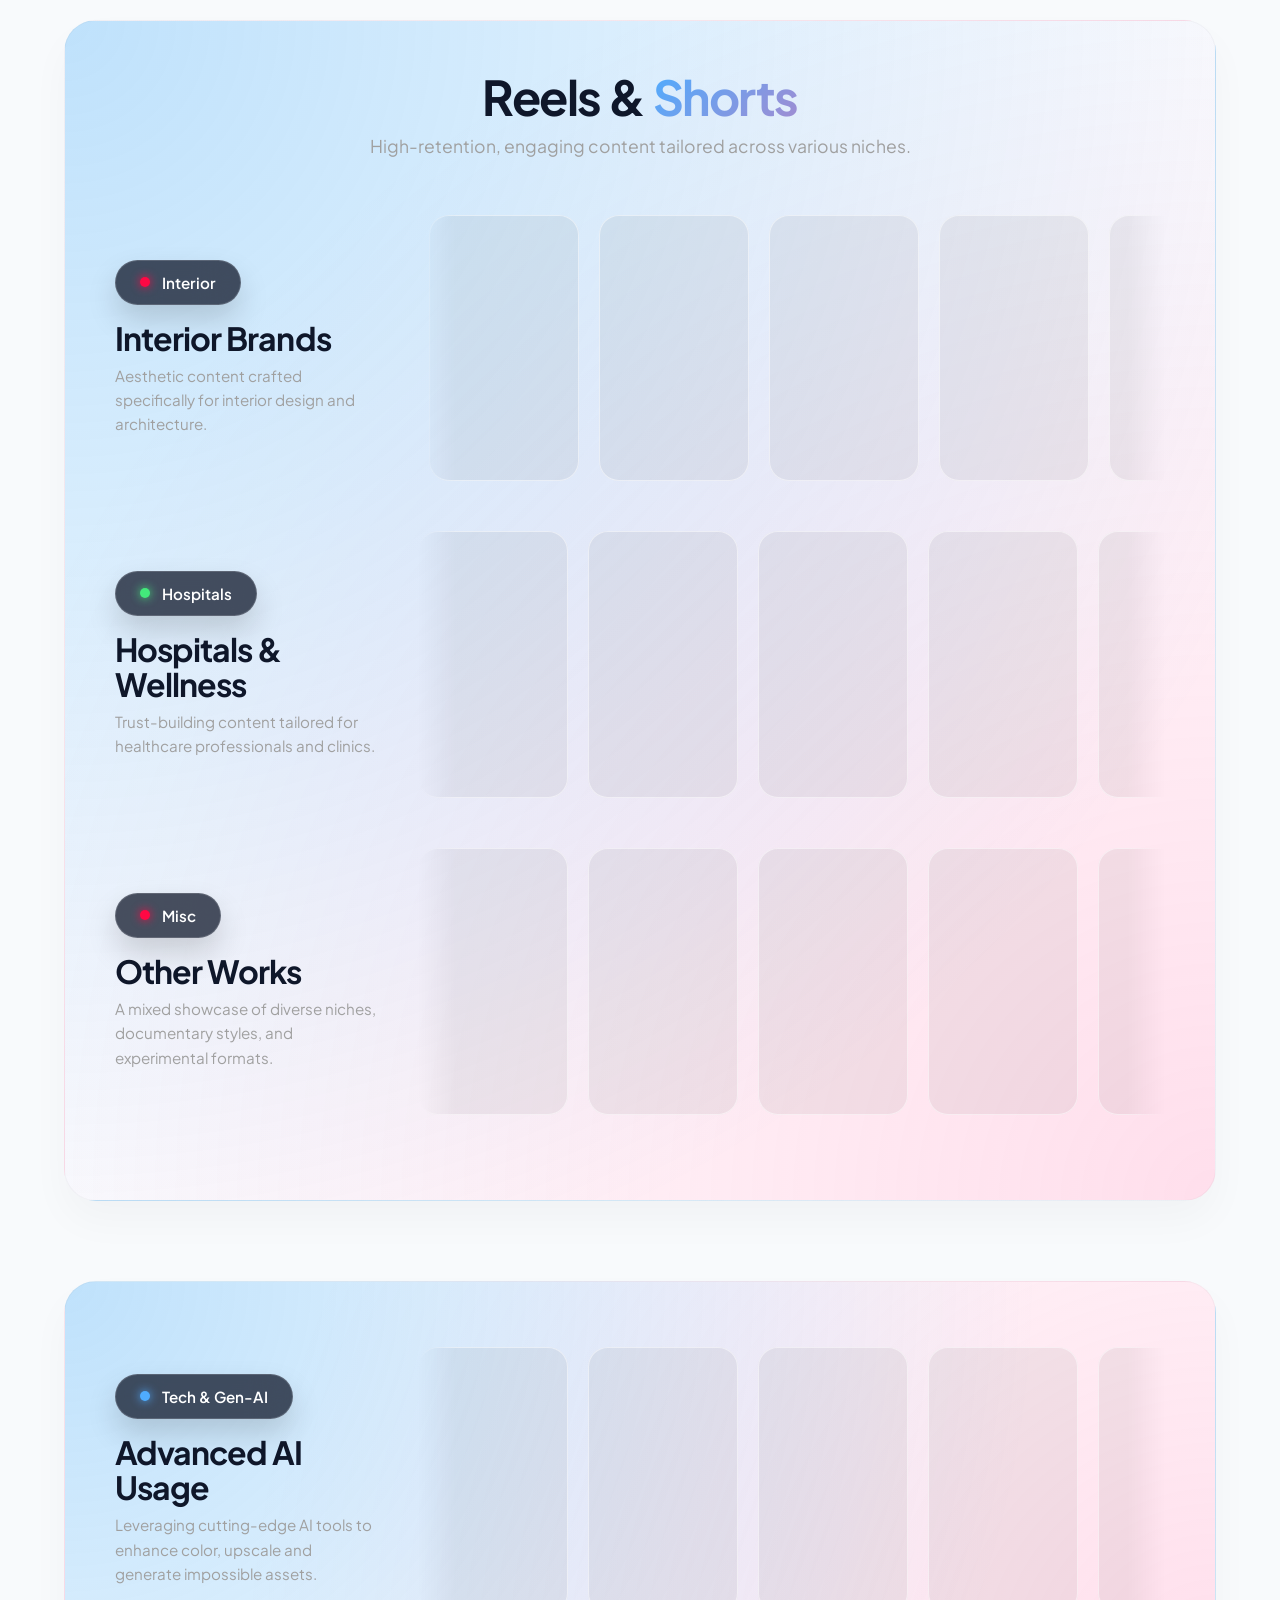
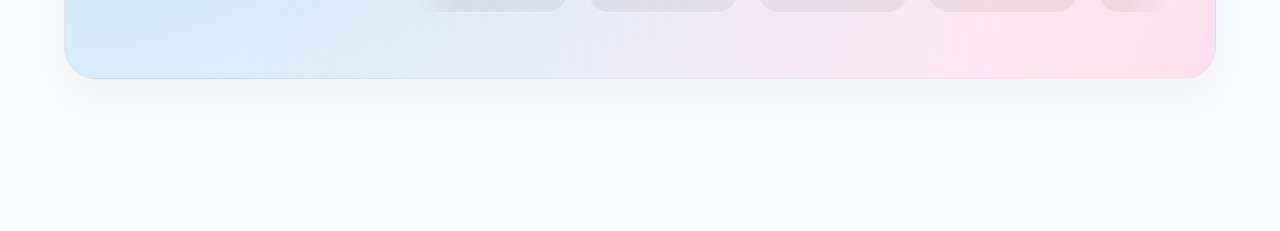
==== commit 9979fa22: "Swap rows in 2x2 video grid" ====
--- a/index.html
+++ b/index.html
@@ -135,10 +135,10 @@
       <!-- DIVE DEEPER EXPANDABLE PANEL -->
       <div id="diveDeeperPanel" class="dive-deeper-panel">
         <div class="grid-2x2">
+          <div class="video-container landscape no-scale hover-glow"><video data-src="assets/video7.mp4#t=5.0" muted playsinline loop></video><button class="volume-btn">🔇</button></div>
+          <div class="video-container landscape no-scale hover-glow"><video data-src="assets/video8.mp4#t=5.0" muted playsinline loop></video><button class="volume-btn">🔇</button></div>
           <div class="video-container landscape no-scale hover-glow"><video data-src="assets/video1.mp4#t=5.0" muted playsinline loop></video><button class="volume-btn">🔇</button></div>
           <div class="video-container landscape no-scale hover-glow"><video data-src="assets/video15.mp4#t=5.0" muted playsinline loop></video><button class="volume-btn">🔇</button></div>
-          <div class="video-container landscape no-scale hover-glow"><video data-src="assets/video7.mp4#t=5.0" muted playsinline loop></video><button class="volume-btn">🔇</button></div>
-          <div class="video-container landscape no-scale hover-glow"><video data-src="assets/video8.mp4#t=5.0" muted playsinline loop></video><button class="volume-btn">🔇</button></div>
         </div>
       </div>
     </div>
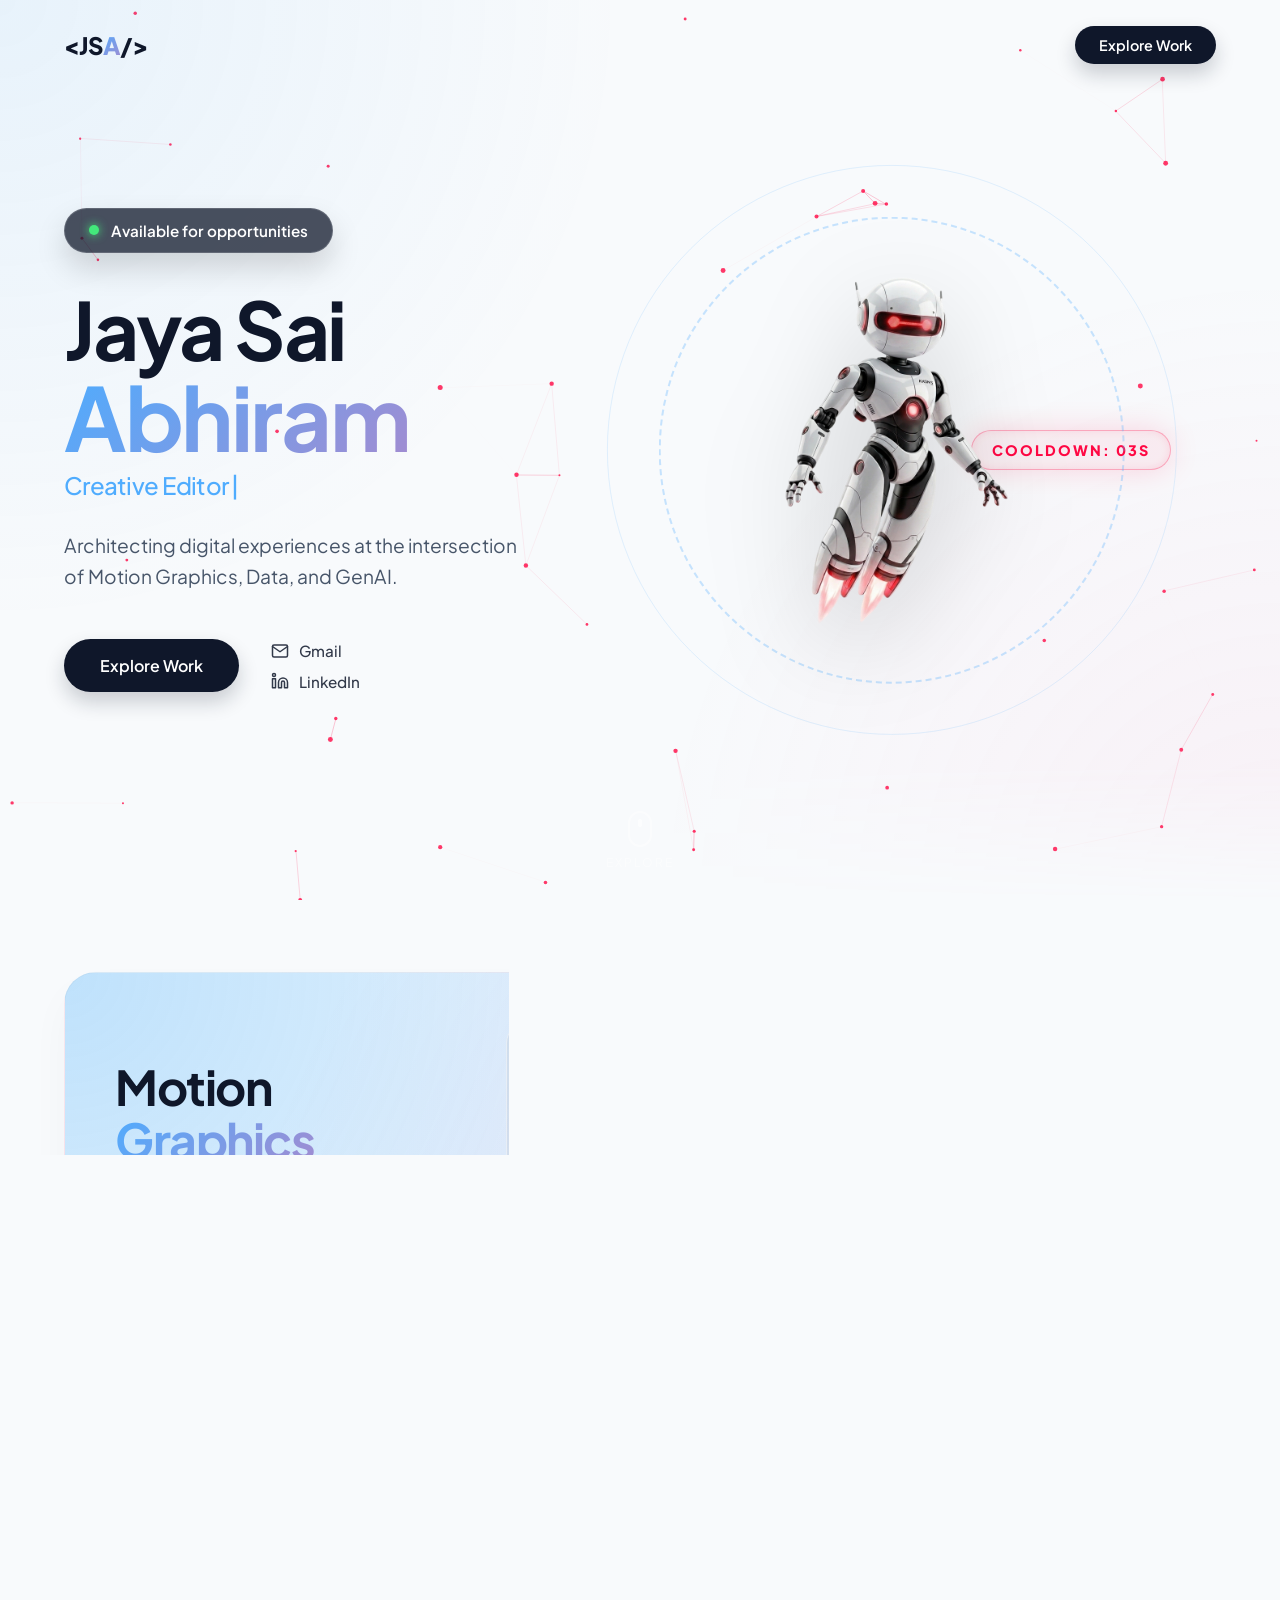
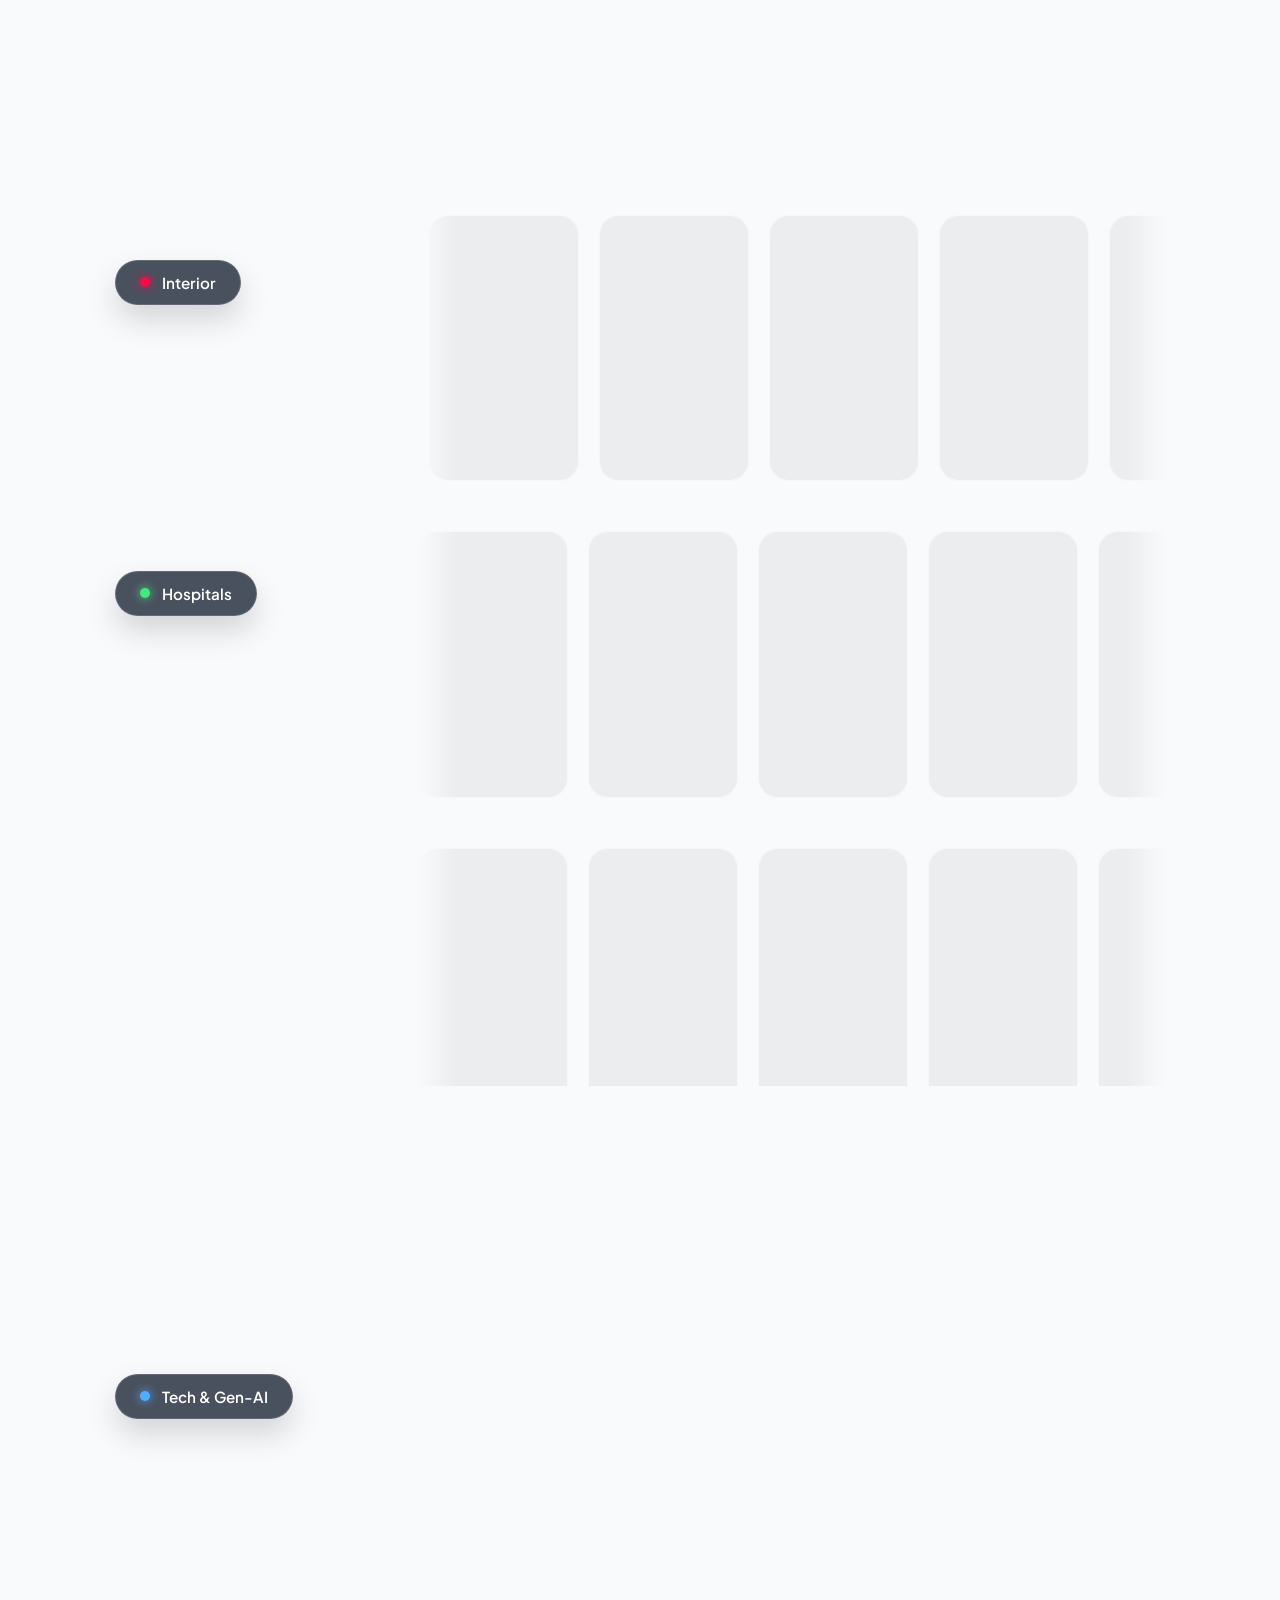
==== commit 951bcd13: "Change dive deeper video grid to 3 column layout" ====
--- a/index.html
+++ b/index.html
@@ -134,11 +134,10 @@
 
       <!-- DIVE DEEPER EXPANDABLE PANEL -->
       <div id="diveDeeperPanel" class="dive-deeper-panel">
-        <div class="grid-2x2">
+        <div class="grid-1x3">
           <div class="video-container landscape no-scale hover-glow"><video data-src="assets/video7.mp4#t=5.0" muted playsinline loop></video><button class="volume-btn">🔇</button></div>
           <div class="video-container landscape no-scale hover-glow"><video data-src="assets/video8.mp4#t=5.0" muted playsinline loop></video><button class="volume-btn">🔇</button></div>
           <div class="video-container landscape no-scale hover-glow"><video data-src="assets/video1.mp4#t=5.0" muted playsinline loop></video><button class="volume-btn">🔇</button></div>
-          <div class="video-container landscape no-scale hover-glow"><video data-src="assets/video15.mp4#t=5.0" muted playsinline loop></video><button class="volume-btn">🔇</button></div>
         </div>
       </div>
     </div>
--- a/css/style.css
+++ b/css/style.css
@@ -770,9 +770,9 @@
 
 
 /* --- DIVE DEEPER PANEL --- */
-.grid-2x2 {
+.grid-1x3 {
   display: grid;
-  grid-template-columns: repeat(2, 1fr);
+  grid-template-columns: repeat(3, 1fr);
   gap: 30px;
   width: 100%;
   margin-top: 40px;
@@ -781,7 +781,7 @@
 }
 
 @media (max-width: 900px) {
-  .grid-2x2 {
+  .grid-1x3 {
     grid-template-columns: 1fr;
     gap: 20px;
   }
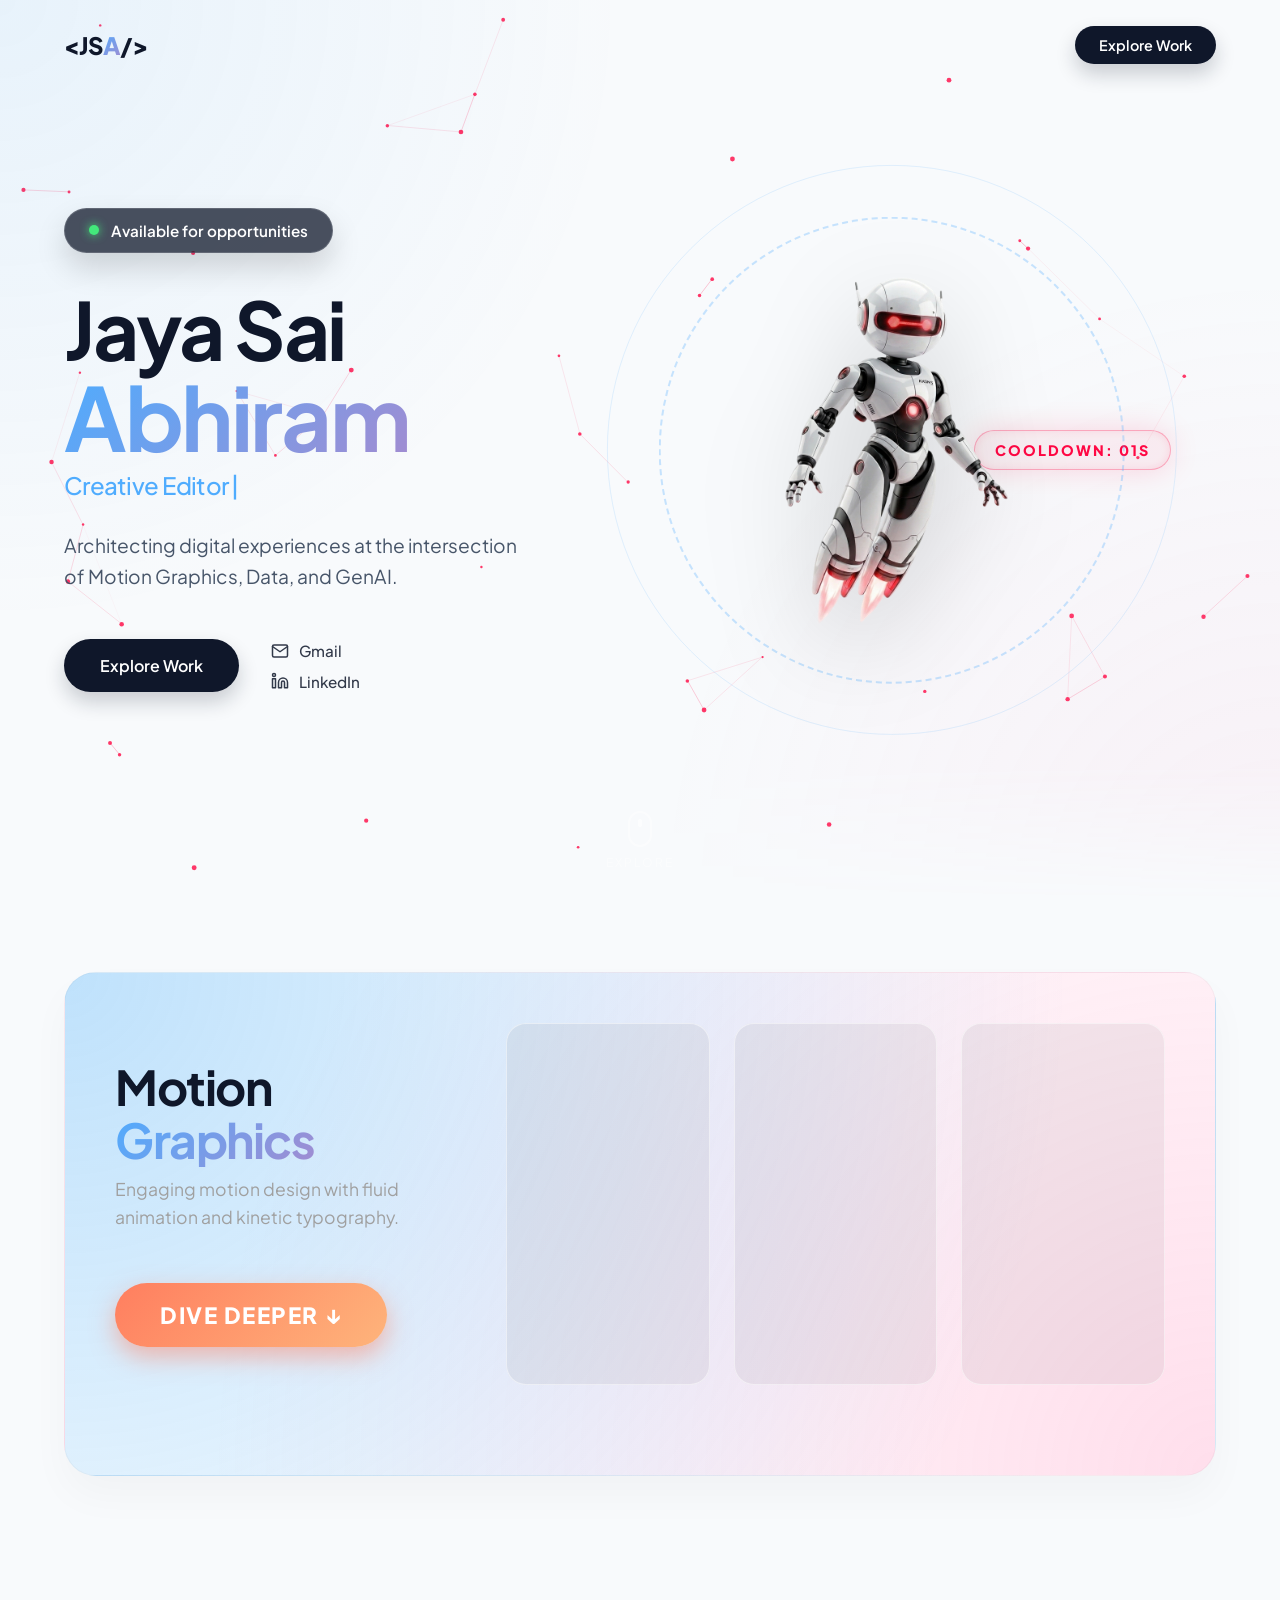
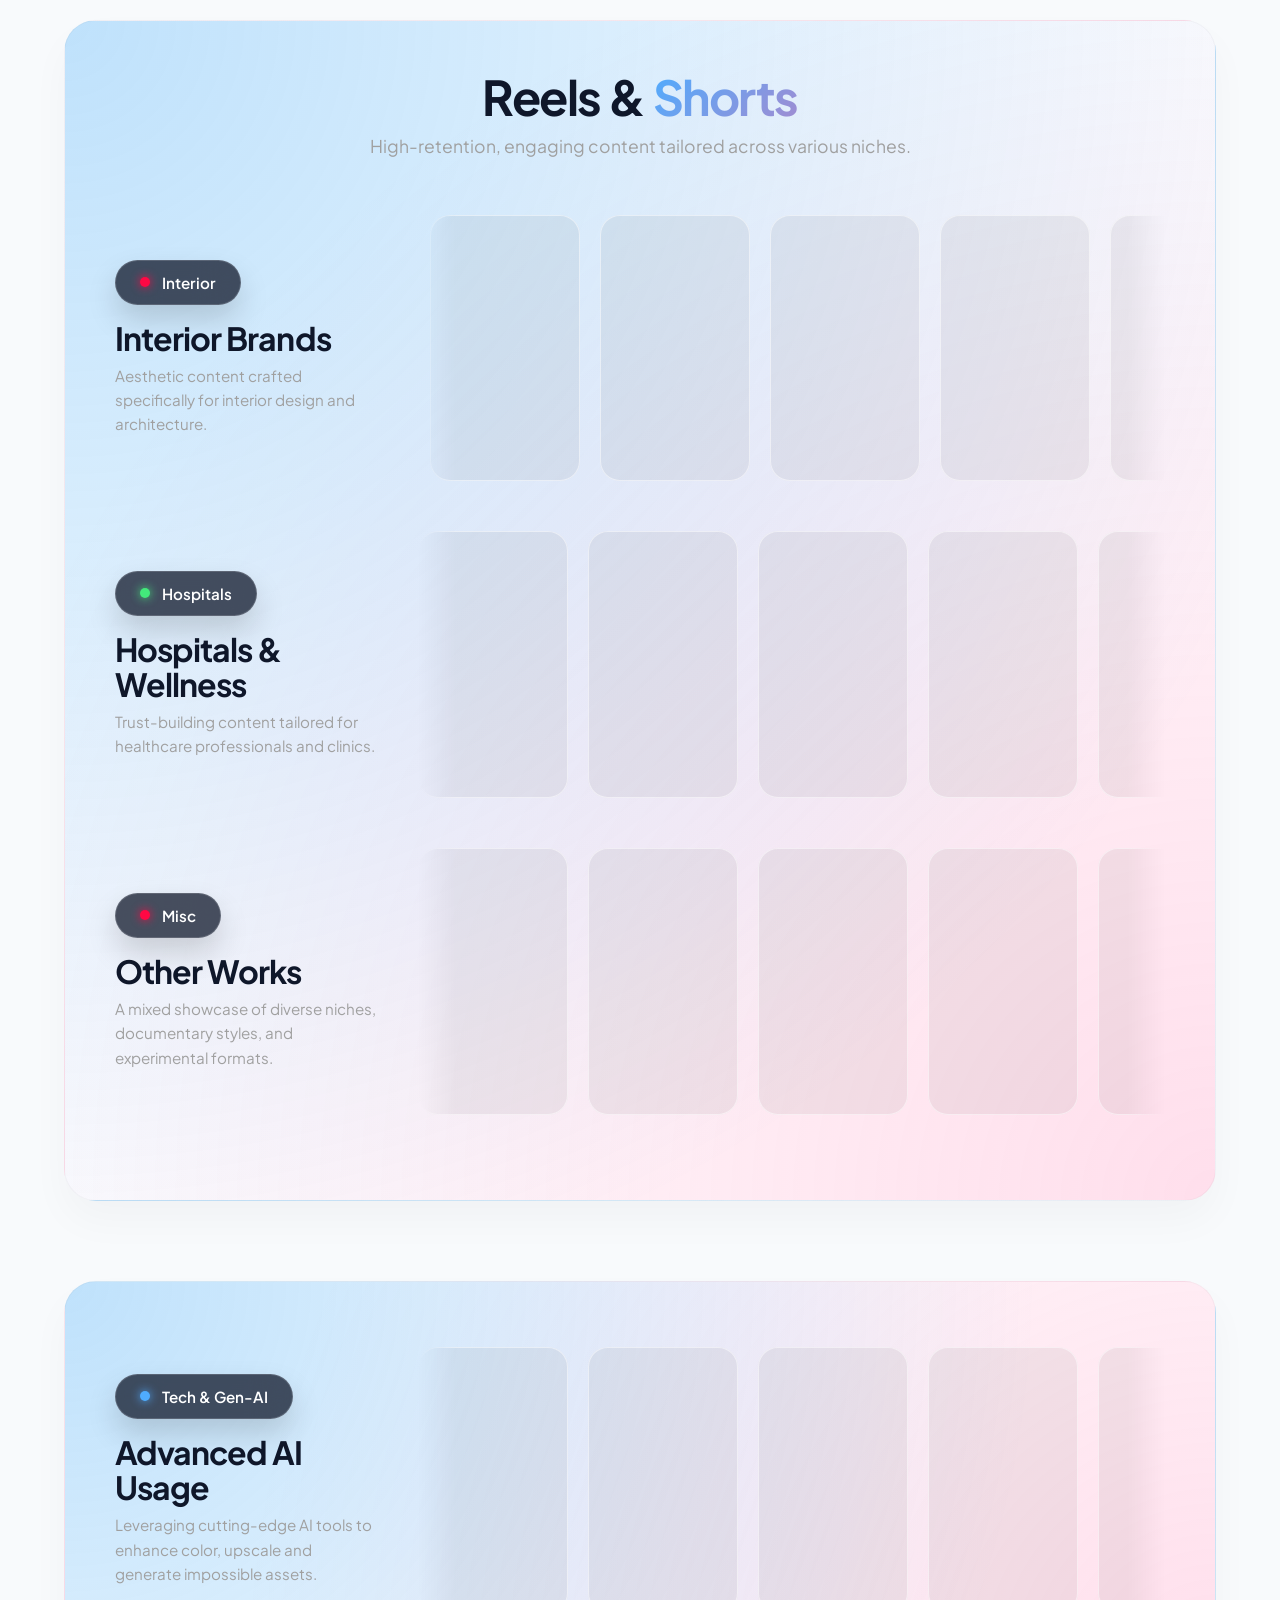
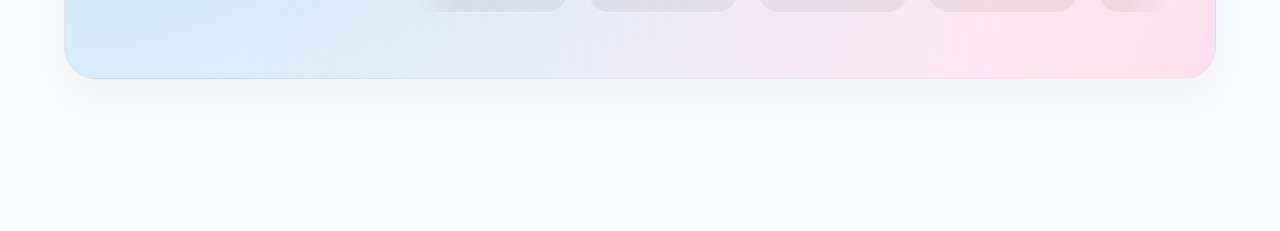
==== commit fb12e1a1: "Add cache buster to style.css link to fix layout issues on live site" ====
--- a/index.html
+++ b/index.html
@@ -4,7 +4,7 @@
   <meta charset="UTF-8" />
   <meta name="viewport" content="width=device-width, initial-scale=1.0"/>
   <title>Abhiram | Award-Winning Portfolio</title>
-  <link rel="stylesheet" href="css/style.css">
+  <link rel="stylesheet" href="css/style.css?v=3">
 </head>
 <body>
 
